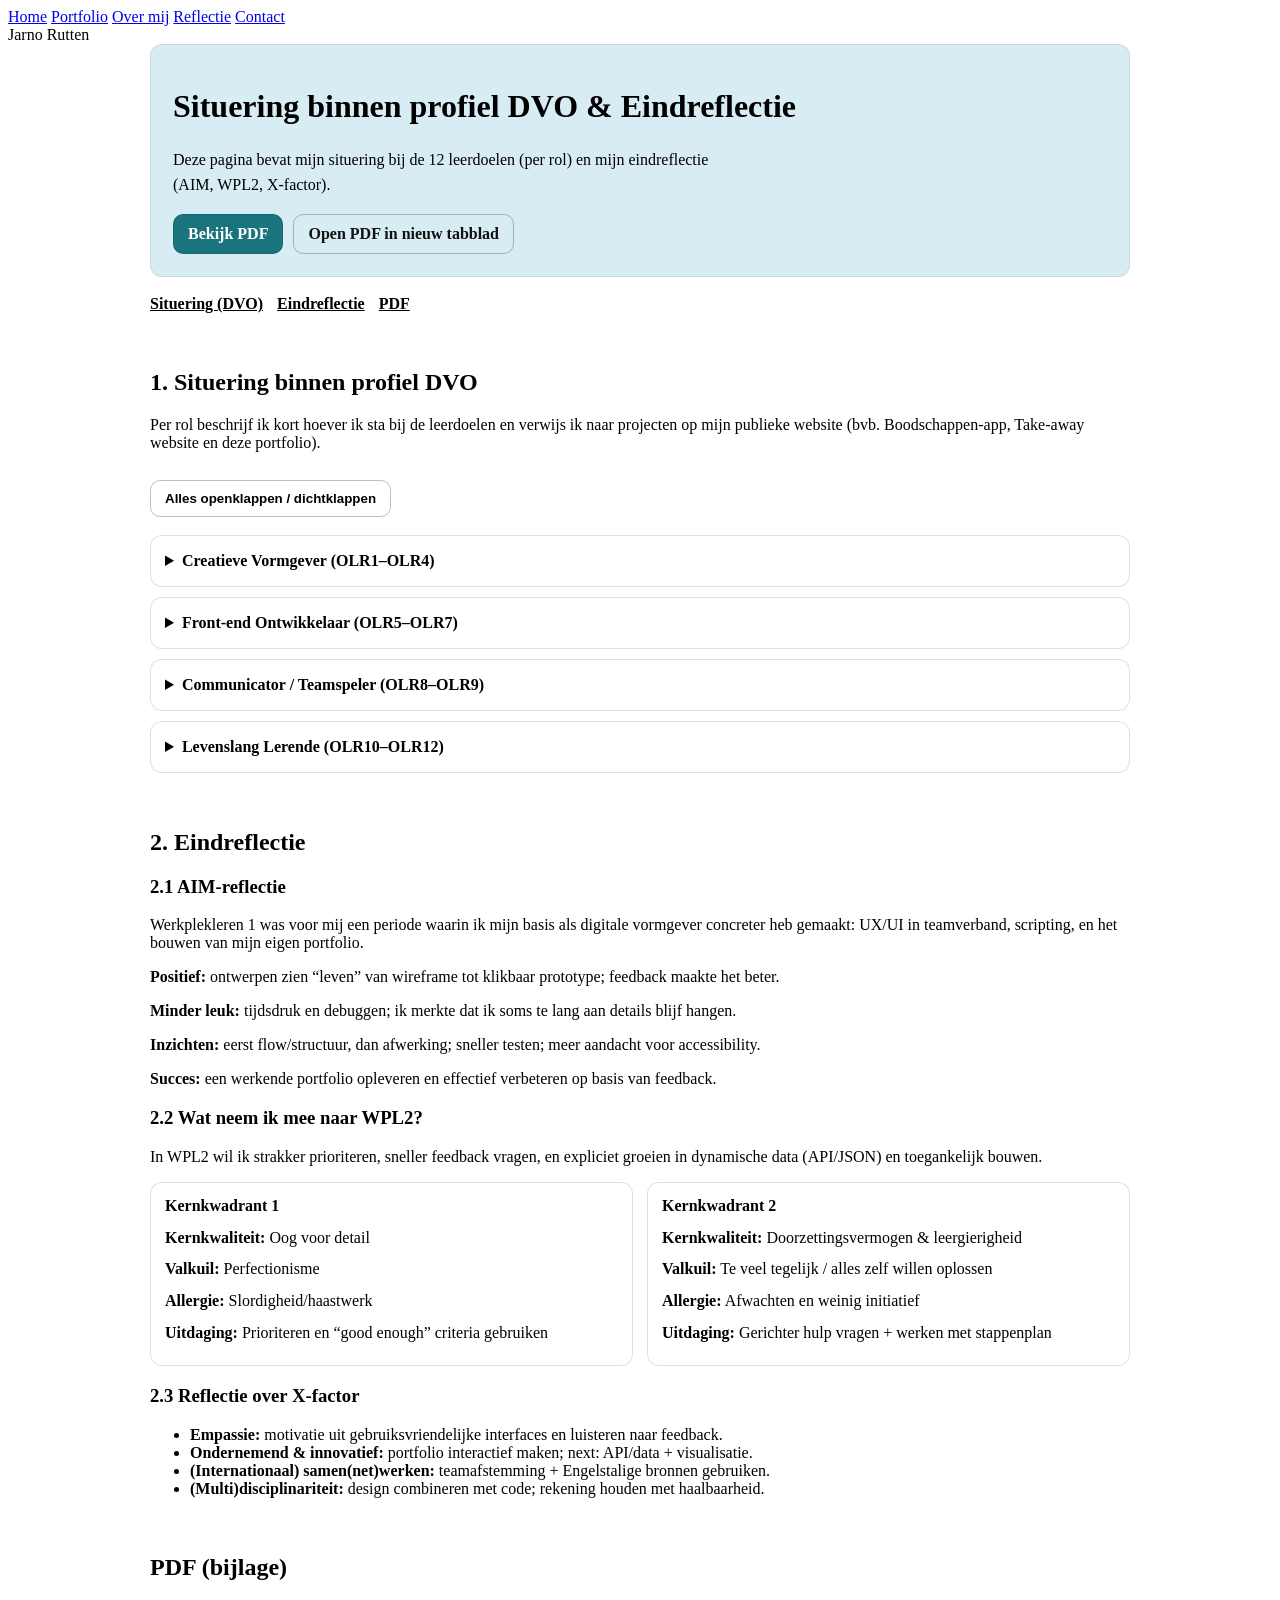
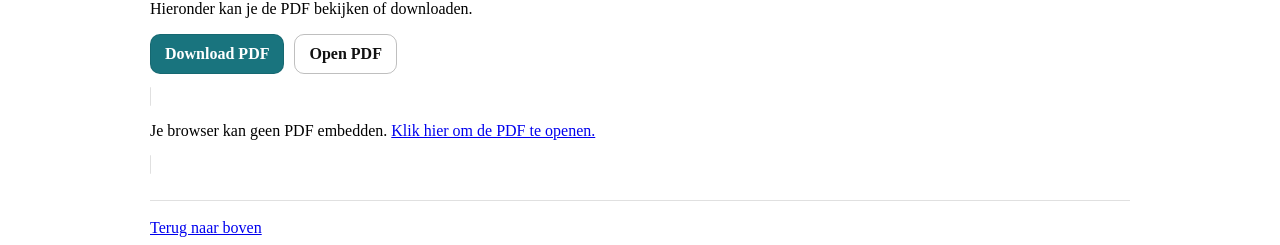
==== index.html @ 145f1aeb "Add files via upload" ====
<!DOCTYPE html>
<html lang="nl">
<head>
    <meta charset="UTF-8" />
    <meta name="viewport" content="width=device-width, initial-scale=1.0" />
    <title>Portfolio – Reflectie (DVO)</title>

    <link rel="stylesheet" href="../style.css" />
    <link rel="stylesheet" href="./portfolio.css" />

    <script src="../script.js" defer></script>
    <script src="./portfolio.js" defer></script>
</head>
<body>

<header class="navbar" role="banner">
    <nav class="nav-left" aria-label="Hoofdnavigatie">
        <a href="/#top">Home</a>
        <a href="/#portfolio">Portfolio</a>
        <a href="/#about">Over mij</a>
        <a href="/portfolio/">Reflectie</a>
        <a href="/#contact">Contact</a>
    </nav>
    <div class="nav-right">Jarno Rutten</div>
</header>

<main class="pf-page">
    <header class="pf-hero" id="pf-top">
        <h1>Situering binnen profiel DVO & Eindreflectie</h1>
        <p class="pf-lead">
            Deze pagina bevat mijn situering bij de 12 leerdoelen (per rol) en mijn eindreflectie (AIM, WPL2, X-factor).
        </p>

        <div class="pf-actions">
            <a class="pf-btn" href="#pdf">Bekijk PDF</a>
            <a class="pf-btn pf-btn--ghost" href="./Jarno_Rutten_DVO_Eindreflectie.pdf" target="_blank" rel="noreferrer">
                Open PDF in nieuw tabblad
            </a>
        </div>
    </header>

    <nav class="pf-toc" aria-label="Inhoud">
        <a href="#situering">Situering (DVO)</a>
        <a href="#eindreflectie">Eindreflectie</a>
        <a href="#pdf">PDF</a>
    </nav>

    <section class="pf-section" id="situering">
        <h2>1. Situering binnen profiel DVO</h2>
        <p>
            Per rol beschrijf ik kort hoever ik sta bij de leerdoelen en verwijs ik naar projecten op mijn publieke website
            (bvb. Boodschappen-app, Take-away website en deze portfolio).
        </p>

        <button class="pf-toggle" id="pfToggleAll" type="button">
            Alles openklappen / dichtklappen
        </button>

        <details class="pf-card">
            <summary>Creatieve Vormgever (OLR1–OLR4)</summary>
            <ul>
                <li><b>OLR1:</b> Brief → aanpak en planning (UX Design: boodschappen-app).</li>
                <li><b>OLR2:</b> Consistente UI, hiërarchie en gebruiksgemak (prototype & UI-componenten).</li>
                <li><b>OLR3:</b> Assets uitwerken/exporteren en integreren (take-away site + portfolio).</li>
                <li><b>OLR4:</b> Nog te ontwikkelen: datavisualisatie met echte dynamische data (doel voor WPL2).</li>
            </ul>
            <p class="pf-linkline">
                Bekijk projecten: <a href="/#portfolio">/ #portfolio</a>
            </p>
        </details>

        <details class="pf-card">
            <summary>Front-end Ontwikkelaar (OLR5–OLR7)</summary>
            <ul>
                <li><b>OLR5:</b> Volgende stap: JSON/API integreren i.p.v. vaste content.</li>
                <li><b>OLR6:</b> Responsive bouwen en iteratief verbeteren (take-away + portfolio).</li>
                <li><b>OLR7:</b> Projectmatig werken: taken opdelen, feedback verwerken, beter prioriteren.</li>
            </ul>
        </details>

        <details class="pf-card">
            <summary>Communicator / Teamspeler (OLR8–OLR9)</summary>
            <ul>
                <li><b>OLR8:</b> Keuzes verantwoorden in presentaties; vaktaal verder aanscherpen.</li>
                <li><b>OLR9:</b> Samenwerken in UX-team: afstemmen, feedback vragen en verwerken.</li>
            </ul>
        </details>

        <details class="pf-card">
            <summary>Levenslang Lerende (OLR10–OLR12)</summary>
            <ul>
                <li><b>OLR10:</b> Zelfinzicht: sterktes en werkpunten benoemen en bijsturen.</li>
                <li><b>OLR11:</b> Bewuster werken rond privacy & toegankelijkheid (labels, contrast, toetsenbord).</li>
                <li><b>OLR12:</b> Bijleren via tutorials/docs; focus in WPL2: component-based werken + API’s.</li>
            </ul>
        </details>
    </section>

    <section class="pf-section" id="eindreflectie">
        <h2>2. Eindreflectie</h2>

        <h3>2.1 AIM-reflectie</h3>
        <p>
            Werkplekleren 1 was voor mij een periode waarin ik mijn basis als digitale vormgever concreter heb gemaakt:
            UX/UI in teamverband, scripting, en het bouwen van mijn eigen portfolio.
        </p>
        <p><b>Positief:</b> ontwerpen zien “leven” van wireframe tot klikbaar prototype; feedback maakte het beter.</p>
        <p><b>Minder leuk:</b> tijdsdruk en debuggen; ik merkte dat ik soms te lang aan details blijf hangen.</p>
        <p><b>Inzichten:</b> eerst flow/structuur, dan afwerking; sneller testen; meer aandacht voor accessibility.</p>
        <p><b>Succes:</b> een werkende portfolio opleveren en effectief verbeteren op basis van feedback.</p>

        <h3>2.2 Wat neem ik mee naar WPL2?</h3>
        <p>
            In WPL2 wil ik strakker prioriteren, sneller feedback vragen, en expliciet groeien in dynamische data (API/JSON)
            en toegankelijk bouwen.
        </p>

        <div class="pf-grid2">
            <div class="pf-mini">
                <h4>Kernkwadrant 1</h4>
                <p><b>Kernkwaliteit:</b> Oog voor detail</p>
                <p><b>Valkuil:</b> Perfectionisme</p>
                <p><b>Allergie:</b> Slordigheid/haastwerk</p>
                <p><b>Uitdaging:</b> Prioriteren en “good enough” criteria gebruiken</p>
            </div>

            <div class="pf-mini">
                <h4>Kernkwadrant 2</h4>
                <p><b>Kernkwaliteit:</b> Doorzettingsvermogen & leergierigheid</p>
                <p><b>Valkuil:</b> Te veel tegelijk / alles zelf willen oplossen</p>
                <p><b>Allergie:</b> Afwachten en weinig initiatief</p>
                <p><b>Uitdaging:</b> Gerichter hulp vragen + werken met stappenplan</p>
            </div>
        </div>

        <h3>2.3 Reflectie over X-factor</h3>
        <ul>
            <li><b>Empassie:</b> motivatie uit gebruiksvriendelijke interfaces en luisteren naar feedback.</li>
            <li><b>Ondernemend & innovatief:</b> portfolio interactief maken; next: API/data + visualisatie.</li>
            <li><b>(Internationaal) samen(net)werken:</b> teamafstemming + Engelstalige bronnen gebruiken.</li>
            <li><b>(Multi)disciplinariteit:</b> design combineren met code; rekening houden met haalbaarheid.</li>
        </ul>
    </section>

    <section class="pf-section" id="pdf">
        <h2>PDF (bijlage)</h2>
        <p>
            Hieronder kan je de PDF bekijken of downloaden.
        </p>

        <div class="pf-pdfActions">
            <a class="pf-btn" href="./Jarno_Rutten_DVO_Eindreflectie.pdf" download>Download PDF</a>
            <a class="pf-btn pf-btn--ghost" href="./Jarno_Rutten_DVO_Eindreflectie.pdf" target="_blank" rel="noreferrer">
                Open PDF
            </a>
        </div>

        <object
                class="pf-pdf"
                data="./Jarno_Rutten_DVO_Eindreflectie.pdf"
                type="application/pdf"
                aria-label="PDF: Situering binnen profiel DVO en Eindreflectie"
        >
            <p>
                Je browser kan geen PDF embedden.
                <a href="./Jarno_Rutten_DVO_Eindreflectie.pdf">Klik hier om de PDF te openen.</a>
            </p>
        </object>
    </section>

    <footer class="pf-footer">
        <a href="#pf-top">Terug naar boven</a>
    </footer>
</main>

</body>
</html>
---- portfolio.css ----
.pf-page{
    max-width: 980px;
    margin: 0 auto;
    padding: calc(var(--jr-header-h) + 28px) 20px 64px;
}

.pf-hero{
    background: rgba(169, 214, 229, 0.45);
    border: 1px solid rgba(0,0,0,0.08);
    padding: 22px;
    border-radius: 12px;
}

.pf-lead{
    margin-top: 10px;
    line-height: 1.6;
    max-width: 70ch;
}

.pf-actions{
    display: flex;
    gap: 10px;
    flex-wrap: wrap;
    margin-top: 14px;
}

.pf-btn{
    display: inline-block;
    padding: 10px 14px;
    border-radius: 10px;
    text-decoration: none;
    background: #19747E;
    color: #fff;
    font-weight: 700;
    border: 1px solid rgba(0,0,0,0.1);
}

.pf-btn--ghost{
    background: transparent;
    color: #111;
    border: 1px solid rgba(0,0,0,0.25);
}

.pf-toc{
    margin: 18px 0 0;
    display: flex;
    gap: 14px;
    flex-wrap: wrap;
}

.pf-toc a{
    color: inherit;
    font-weight: 700;
}

.pf-section{
    margin-top: 28px;
    padding-top: 8px;
}

.pf-toggle{
    margin: 12px 0 8px;
    padding: 10px 14px;
    border-radius: 10px;
    background: transparent;
    border: 1px solid rgba(0,0,0,0.25);
    cursor: pointer;
    font-weight: 700;
}

.pf-card{
    margin-top: 10px;
    border: 1px solid rgba(0,0,0,0.12);
    border-radius: 12px;
    padding: 10px 14px;
    background: #fff;
}

.pf-card summary{
    cursor: pointer;
    font-weight: 900;
    padding: 6px 0;
}

.pf-card ul{
    margin: 10px 0 0 18px;
    line-height: 1.6;
}

.pf-linkline{
    margin-top: 10px;
}

.pf-grid2{
    display: grid;
    grid-template-columns: repeat(2, minmax(0, 1fr));
    gap: 14px;
    margin-top: 12px;
}

.pf-mini{
    background: #fff;
    border: 1px solid rgba(0,0,0,0.12);
    border-radius: 12px;
    padding: 14px;
}

.pf-mini h4{
    margin: 0 0 10px 0;
}

.pf-mini p{
    margin: 6px 0;
    line-height: 1.6;
}

.pf-pdfActions{
    display: flex;
    gap: 10px;
    flex-wrap: wrap;
    margin: 10px 0 14px;
}

.pf-pdf{
    width: 100%;
    height: min(900px, 80vh);
    border: 1px solid rgba(0,0,0,0.12);
    border-radius: 12px;
    background: #fff;
}

.pf-footer{
    margin-top: 26px;
    padding-top: 18px;
    border-top: 1px solid rgba(0,0,0,0.12);
}

@media (max-width: 820px){
    .pf-grid2{
        grid-template-columns: 1fr;
    }
}
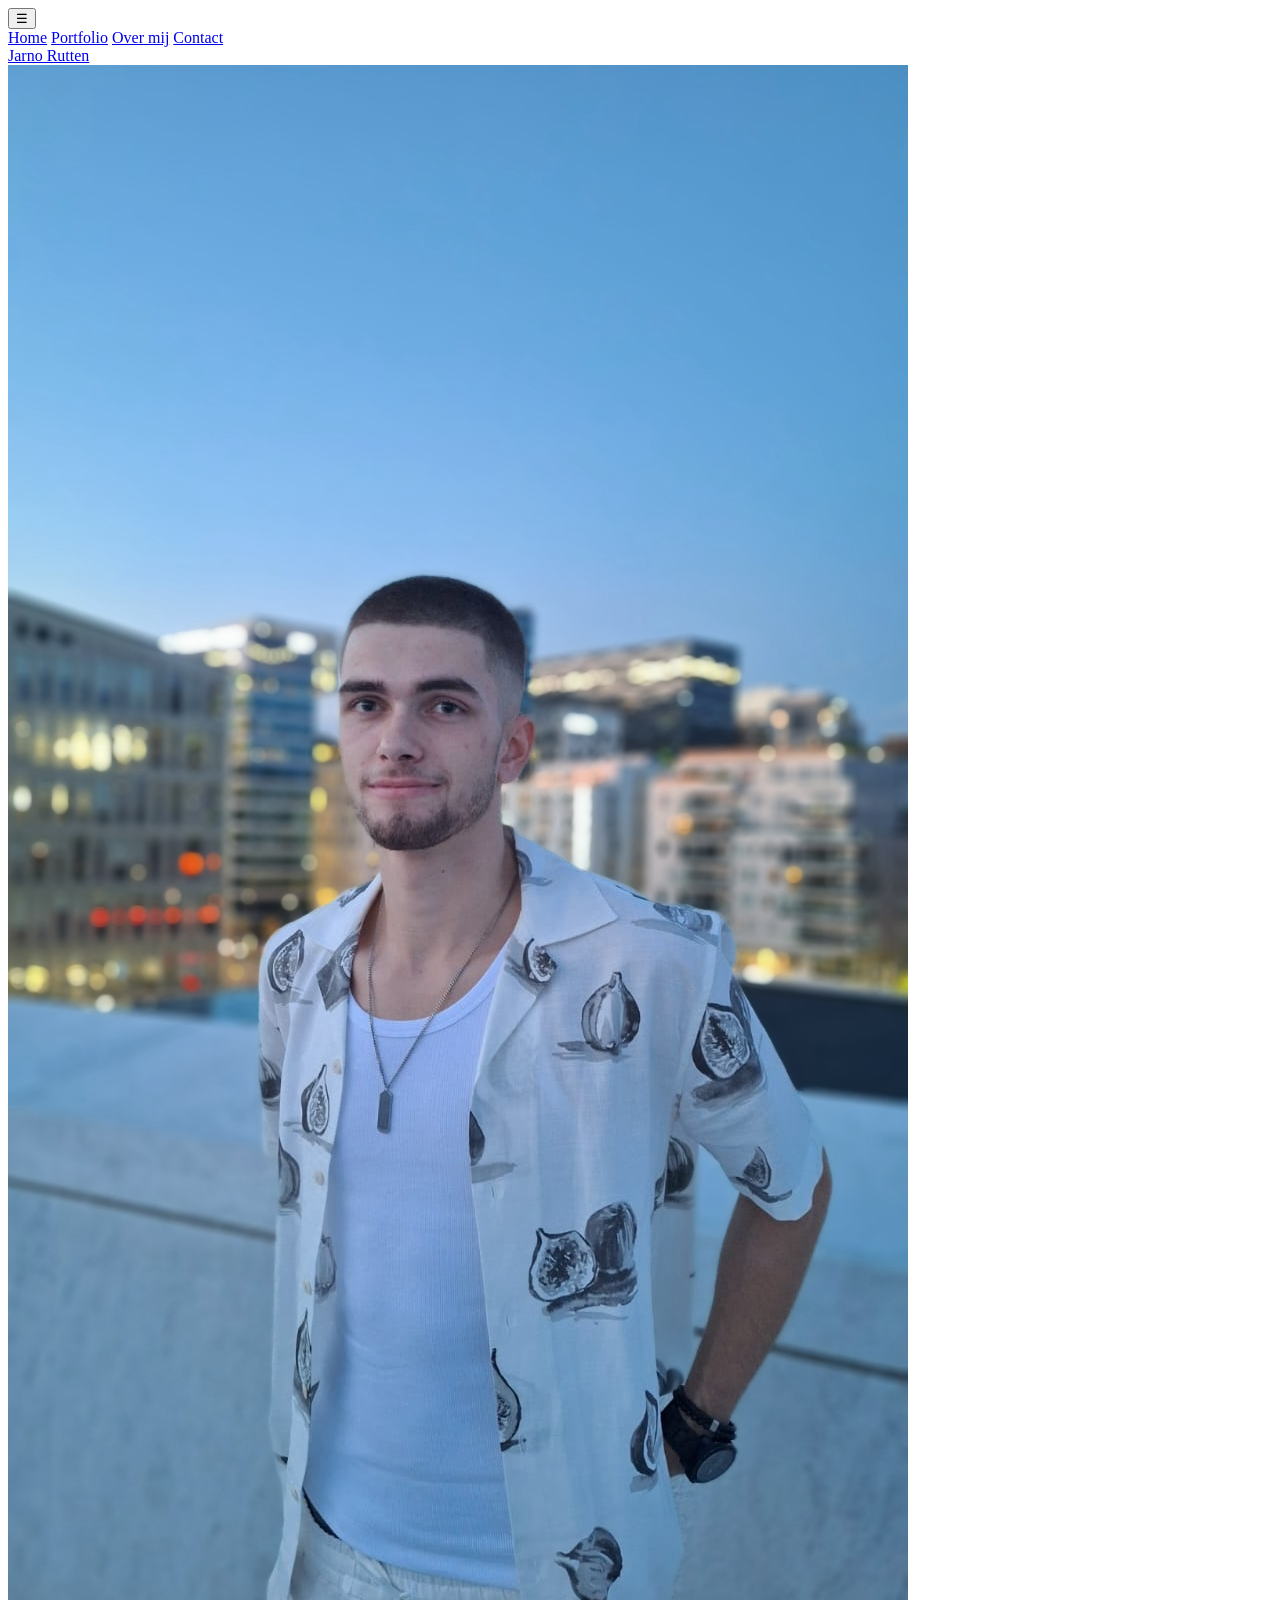
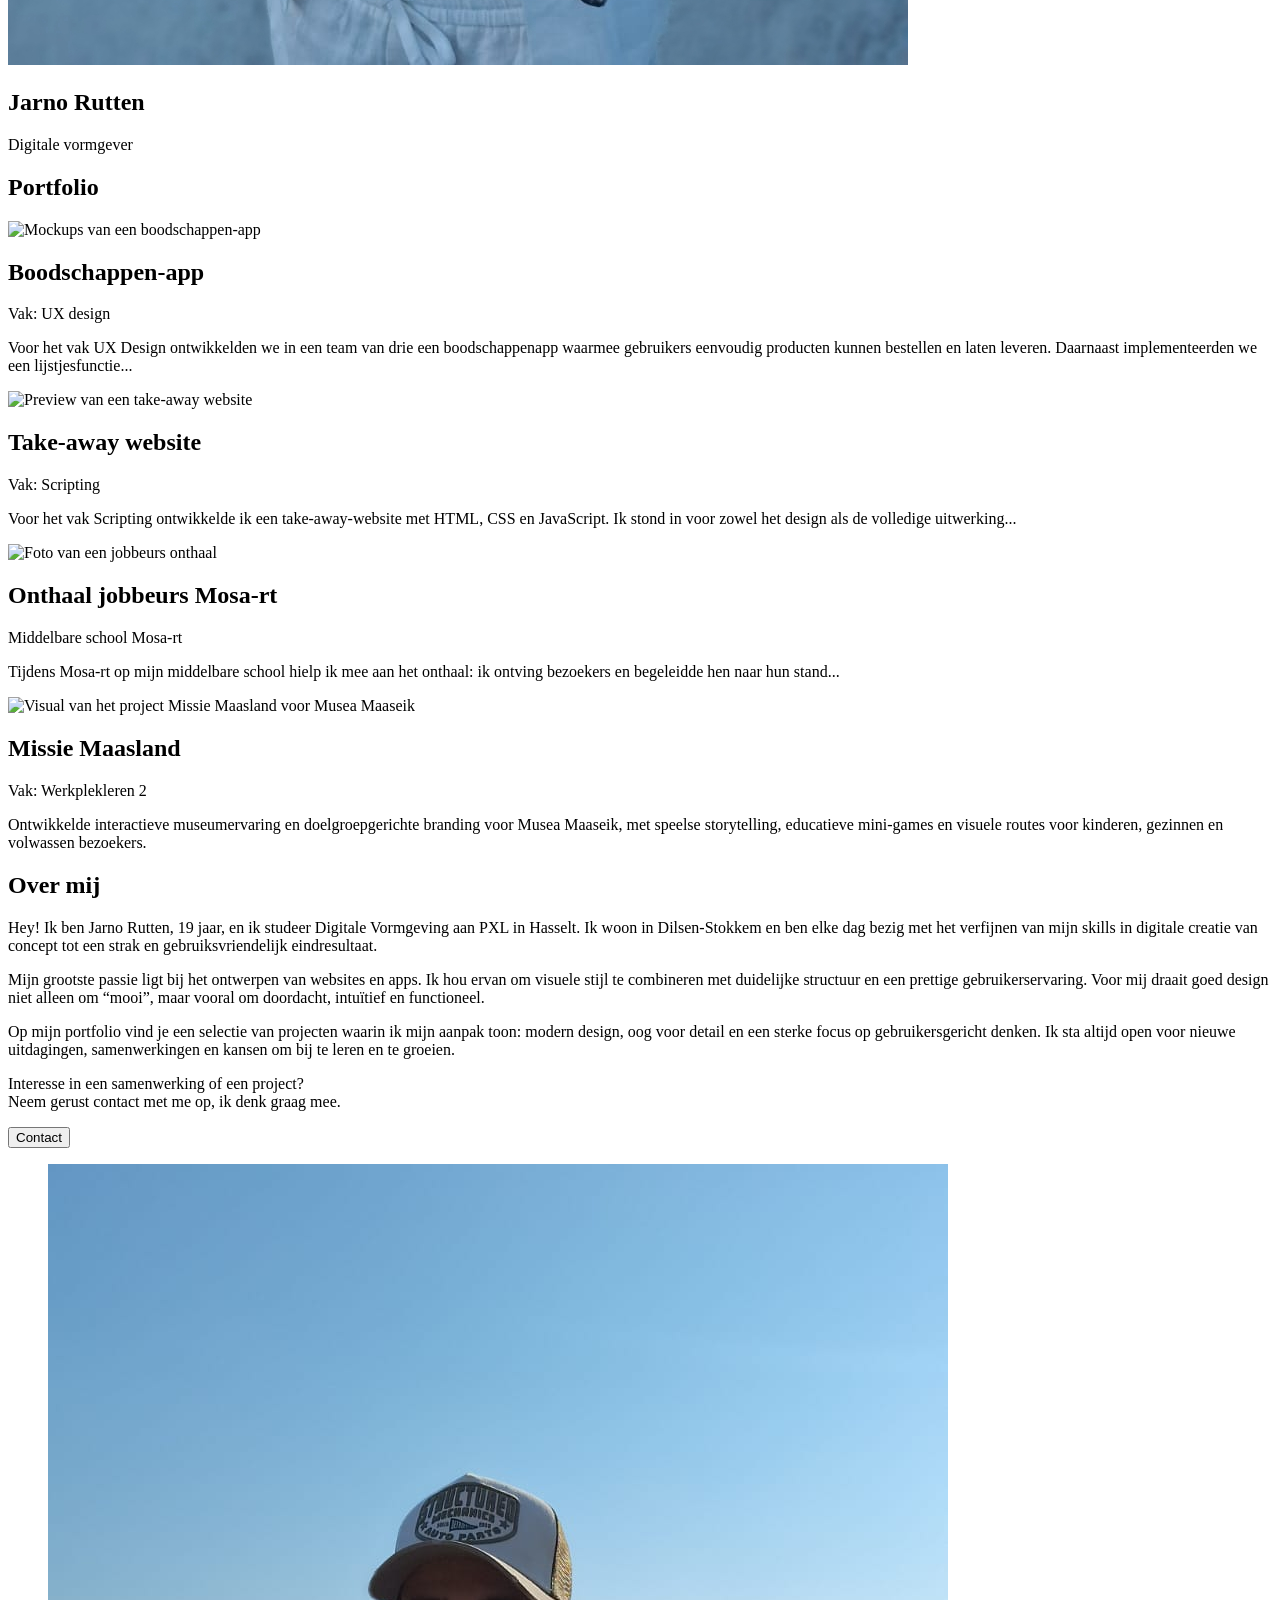
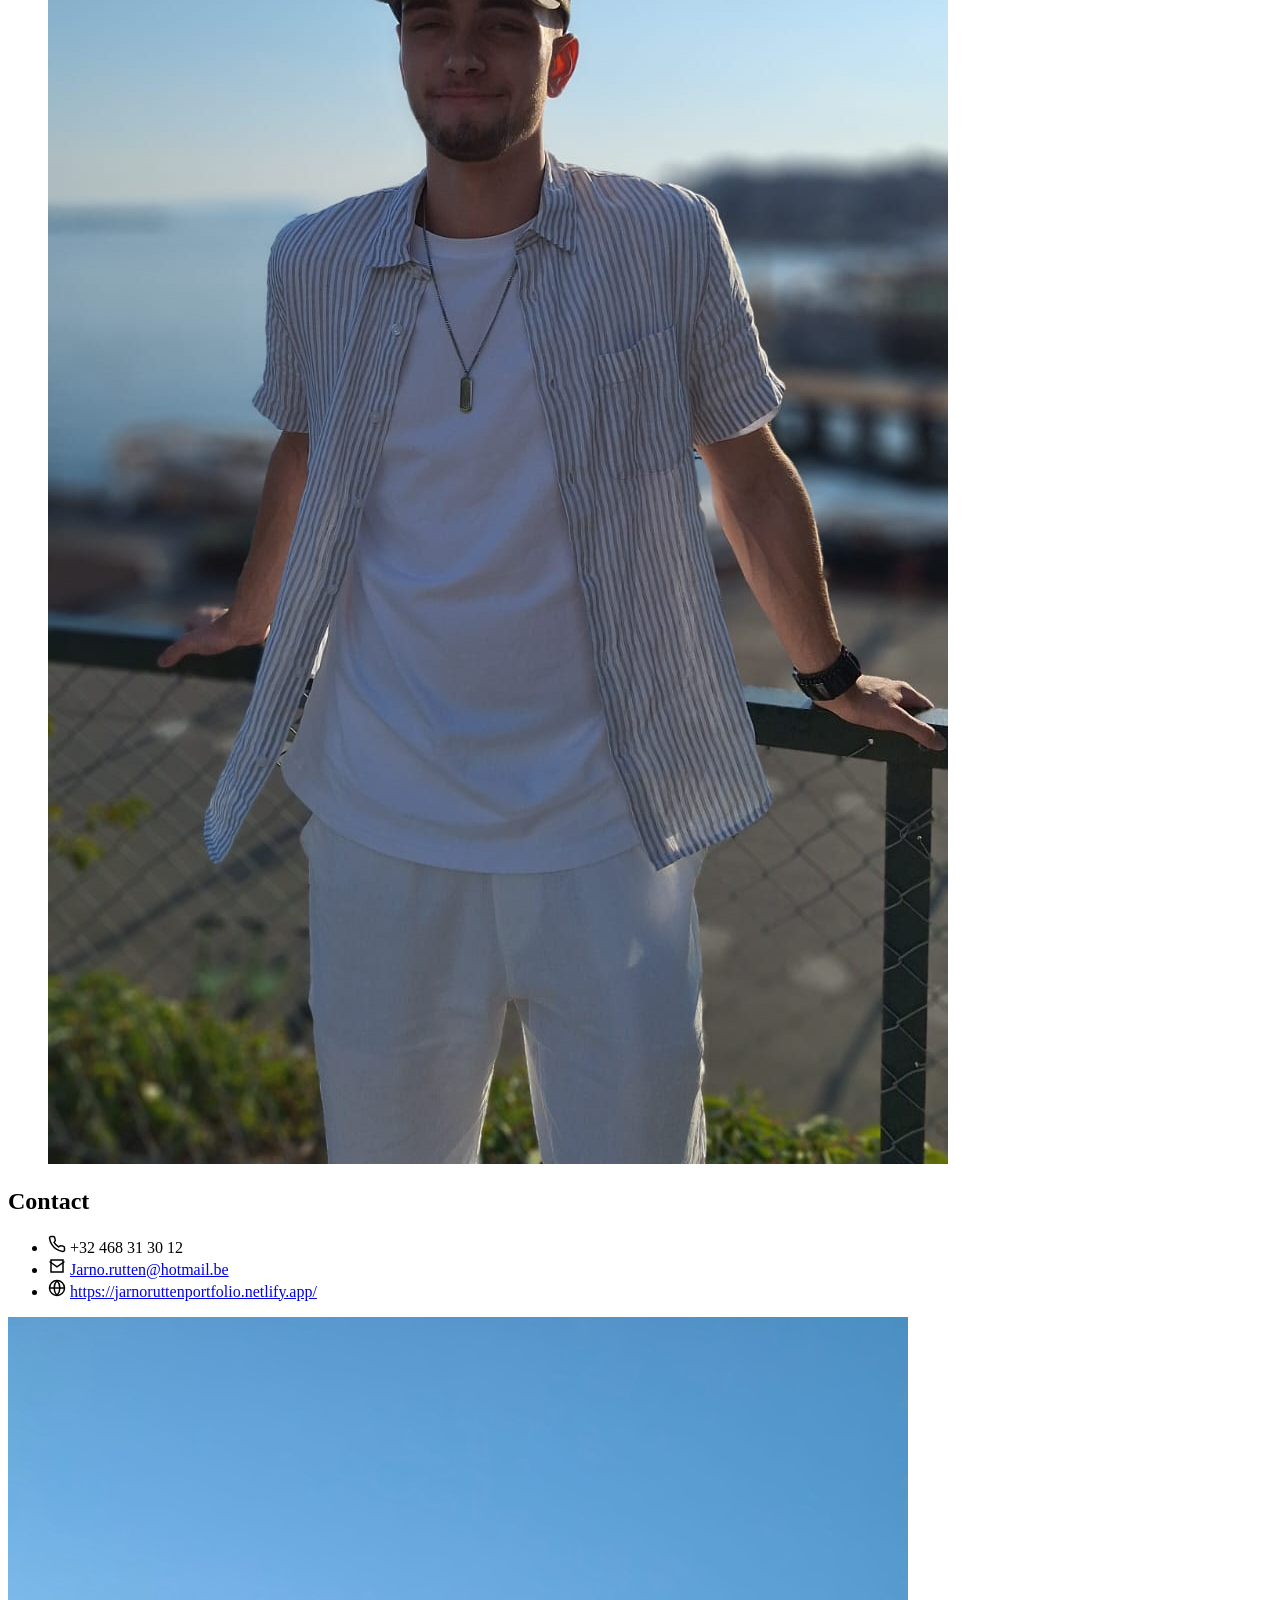
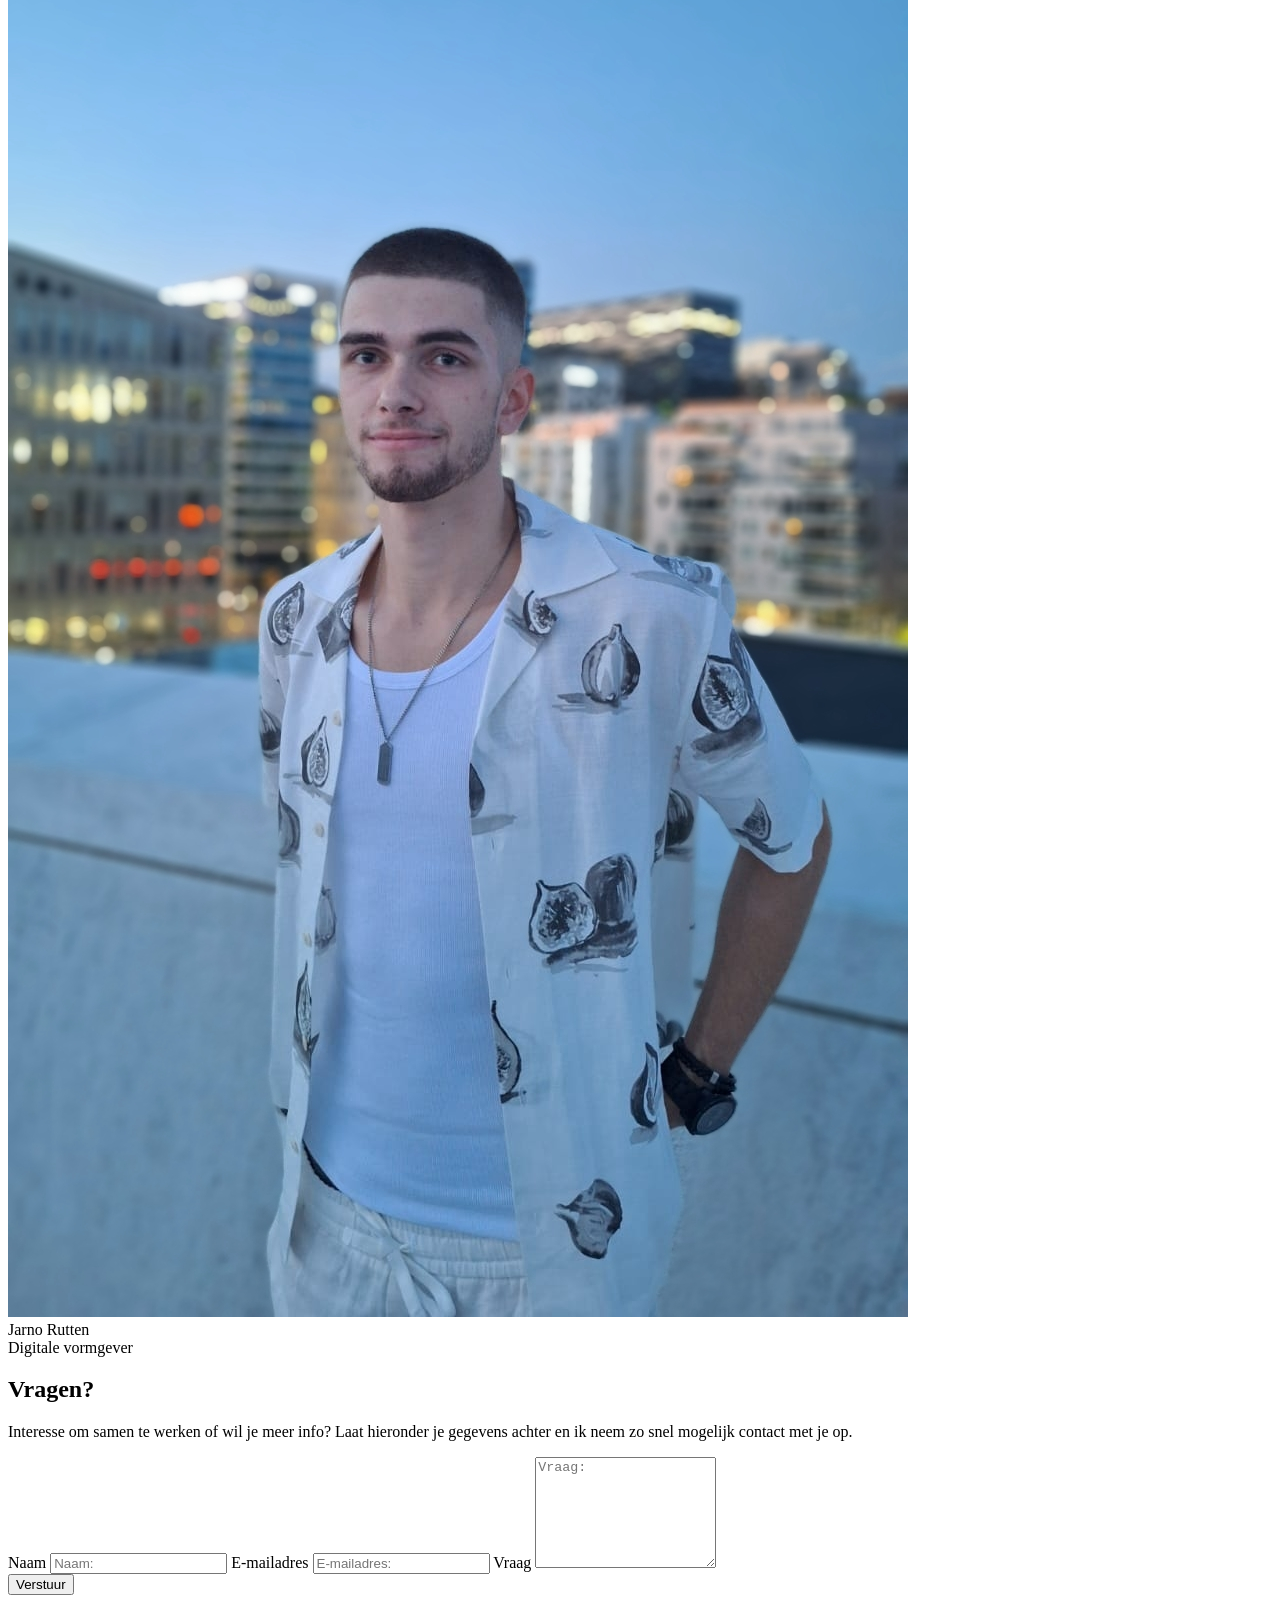
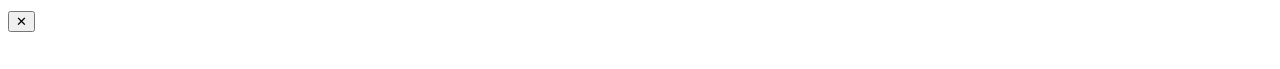
==== commit 92b10c13: "Add files via upload" ====
--- a/index.html
+++ b/index.html
@@ -3,175 +3,324 @@
 <head>
     <meta charset="UTF-8" />
     <meta name="viewport" content="width=device-width, initial-scale=1.0" />
-    <title>Portfolio – Reflectie (DVO)</title>
-
-    <link rel="stylesheet" href="../style.css" />
-    <link rel="stylesheet" href="./portfolio.css" />
-
-    <script src="../script.js" defer></script>
-    <script src="./portfolio.js" defer></script>
+    <title>Jarno Rutten - Portfolio</title>
+
+    <link rel="stylesheet" href="style.css" />
+    <script src="script.js" defer></script>
 </head>
+
 <body>
-
-<header class="navbar" role="banner">
-    <nav class="nav-left" aria-label="Hoofdnavigatie">
-        <a href="/#top">Home</a>
-        <a href="/#portfolio">Portfolio</a>
-        <a href="/#about">Over mij</a>
-        <a href="/portfolio/">Reflectie</a>
-        <a href="/#contact">Contact</a>
+<header class="navbar" id="top">
+    <button
+            class="nav-toggle"
+            type="button"
+            aria-label="Menu"
+            aria-controls="primary-navigation"
+            aria-expanded="false"
+    >
+        ☰
+    </button>
+
+    <nav class="nav-left" id="primary-navigation" aria-label="Hoofdmenu">
+        <a class="nav-link" href="#home">Home</a>
+        <a class="nav-link" href="#portfolio">Portfolio</a>
+        <a class="nav-link" href="#about">Over mij</a>
+        <a class="nav-link" href="#contact">Contact</a>
     </nav>
-    <div class="nav-right">Jarno Rutten</div>
+
+    <a class="nav-right nav-brand" href="#home">Jarno Rutten</a>
 </header>
 
-<main class="pf-page">
-    <header class="pf-hero" id="pf-top">
-        <h1>Situering binnen profiel DVO & Eindreflectie</h1>
-        <p class="pf-lead">
-            Deze pagina bevat mijn situering bij de 12 leerdoelen (per rol) en mijn eindreflectie (AIM, WPL2, X-factor).
-        </p>
-
-        <div class="pf-actions">
-            <a class="pf-btn" href="#pdf">Bekijk PDF</a>
-            <a class="pf-btn pf-btn--ghost" href="./Jarno_Rutten_DVO_Eindreflectie.pdf" target="_blank" rel="noreferrer">
-                Open PDF in nieuw tabblad
-            </a>
-        </div>
-    </header>
-
-    <nav class="pf-toc" aria-label="Inhoud">
-        <a href="#situering">Situering (DVO)</a>
-        <a href="#eindreflectie">Eindreflectie</a>
-        <a href="#pdf">PDF</a>
-    </nav>
-
-    <section class="pf-section" id="situering">
-        <h2>1. Situering binnen profiel DVO</h2>
-        <p>
-            Per rol beschrijf ik kort hoever ik sta bij de leerdoelen en verwijs ik naar projecten op mijn publieke website
-            (bvb. Boodschappen-app, Take-away website en deze portfolio).
-        </p>
-
-        <button class="pf-toggle" id="pfToggleAll" type="button">
-            Alles openklappen / dichtklappen
-        </button>
-
-        <details class="pf-card">
-            <summary>Creatieve Vormgever (OLR1–OLR4)</summary>
-            <ul>
-                <li><b>OLR1:</b> Brief → aanpak en planning (UX Design: boodschappen-app).</li>
-                <li><b>OLR2:</b> Consistente UI, hiërarchie en gebruiksgemak (prototype & UI-componenten).</li>
-                <li><b>OLR3:</b> Assets uitwerken/exporteren en integreren (take-away site + portfolio).</li>
-                <li><b>OLR4:</b> Nog te ontwikkelen: datavisualisatie met echte dynamische data (doel voor WPL2).</li>
-            </ul>
-            <p class="pf-linkline">
-                Bekijk projecten: <a href="/#portfolio">/ #portfolio</a>
-            </p>
-        </details>
-
-        <details class="pf-card">
-            <summary>Front-end Ontwikkelaar (OLR5–OLR7)</summary>
-            <ul>
-                <li><b>OLR5:</b> Volgende stap: JSON/API integreren i.p.v. vaste content.</li>
-                <li><b>OLR6:</b> Responsive bouwen en iteratief verbeteren (take-away + portfolio).</li>
-                <li><b>OLR7:</b> Projectmatig werken: taken opdelen, feedback verwerken, beter prioriteren.</li>
-            </ul>
-        </details>
-
-        <details class="pf-card">
-            <summary>Communicator / Teamspeler (OLR8–OLR9)</summary>
-            <ul>
-                <li><b>OLR8:</b> Keuzes verantwoorden in presentaties; vaktaal verder aanscherpen.</li>
-                <li><b>OLR9:</b> Samenwerken in UX-team: afstemmen, feedback vragen en verwerken.</li>
-            </ul>
-        </details>
-
-        <details class="pf-card">
-            <summary>Levenslang Lerende (OLR10–OLR12)</summary>
-            <ul>
-                <li><b>OLR10:</b> Zelfinzicht: sterktes en werkpunten benoemen en bijsturen.</li>
-                <li><b>OLR11:</b> Bewuster werken rond privacy & toegankelijkheid (labels, contrast, toetsenbord).</li>
-                <li><b>OLR12:</b> Bijleren via tutorials/docs; focus in WPL2: component-based werken + API’s.</li>
-            </ul>
-        </details>
+<main>
+    <section class="hero" id="home">
+        <div class="hero-overlay"></div>
+
+        <div class="hero-content">
+            <div class="profile-image">
+                <img src="Images/ProfielFoto.jpg" alt="Profielfoto Jarno Rutten" />
+            </div>
+
+            <div class="hero-text">
+                <h1>Jarno Rutten</h1>
+                <p>Digitale vormgever</p>
+            </div>
+        </div>
     </section>
 
-    <section class="pf-section" id="eindreflectie">
-        <h2>2. Eindreflectie</h2>
-
-        <h3>2.1 AIM-reflectie</h3>
-        <p>
-            Werkplekleren 1 was voor mij een periode waarin ik mijn basis als digitale vormgever concreter heb gemaakt:
-            UX/UI in teamverband, scripting, en het bouwen van mijn eigen portfolio.
-        </p>
-        <p><b>Positief:</b> ontwerpen zien “leven” van wireframe tot klikbaar prototype; feedback maakte het beter.</p>
-        <p><b>Minder leuk:</b> tijdsdruk en debuggen; ik merkte dat ik soms te lang aan details blijf hangen.</p>
-        <p><b>Inzichten:</b> eerst flow/structuur, dan afwerking; sneller testen; meer aandacht voor accessibility.</p>
-        <p><b>Succes:</b> een werkende portfolio opleveren en effectief verbeteren op basis van feedback.</p>
-
-        <h3>2.2 Wat neem ik mee naar WPL2?</h3>
-        <p>
-            In WPL2 wil ik strakker prioriteren, sneller feedback vragen, en expliciet groeien in dynamische data (API/JSON)
-            en toegankelijk bouwen.
-        </p>
-
-        <div class="pf-grid2">
-            <div class="pf-mini">
-                <h4>Kernkwadrant 1</h4>
-                <p><b>Kernkwaliteit:</b> Oog voor detail</p>
-                <p><b>Valkuil:</b> Perfectionisme</p>
-                <p><b>Allergie:</b> Slordigheid/haastwerk</p>
-                <p><b>Uitdaging:</b> Prioriteren en “good enough” criteria gebruiken</p>
-            </div>
-
-            <div class="pf-mini">
-                <h4>Kernkwadrant 2</h4>
-                <p><b>Kernkwaliteit:</b> Doorzettingsvermogen & leergierigheid</p>
-                <p><b>Valkuil:</b> Te veel tegelijk / alles zelf willen oplossen</p>
-                <p><b>Allergie:</b> Afwachten en weinig initiatief</p>
-                <p><b>Uitdaging:</b> Gerichter hulp vragen + werken met stappenplan</p>
-            </div>
-        </div>
-
-        <h3>2.3 Reflectie over X-factor</h3>
-        <ul>
-            <li><b>Empassie:</b> motivatie uit gebruiksvriendelijke interfaces en luisteren naar feedback.</li>
-            <li><b>Ondernemend & innovatief:</b> portfolio interactief maken; next: API/data + visualisatie.</li>
-            <li><b>(Internationaal) samen(net)werken:</b> teamafstemming + Engelstalige bronnen gebruiken.</li>
-            <li><b>(Multi)disciplinariteit:</b> design combineren met code; rekening houden met haalbaarheid.</li>
-        </ul>
+    <section class="page" id="portfolio" aria-labelledby="portfolio-title">
+        <div class="portfolio">
+            <h1 id="portfolio-title" class="portfolio__title">Portfolio</h1>
+
+            <div class="grid" role="list">
+                <article
+                        class="card"
+                        role="listitem"
+                        tabindex="0"
+                        data-title="Boodschappen-app"
+                        data-vak="UX design"
+                        data-image="images/boodschappenApp.png"
+                        data-description="Voor het vak UX Design ontwikkelden we in een team van drie een boodschappenapp waarmee gebruikers eenvoudig producten kunnen bestellen en laten leveren. Daarnaast implementeerden we een lijstjesfunctie waarmee je je boodschappen kunt organiseren per gelegenheid of voorkeur, zoals Kerstmis, vegetarisch, BBQ en meer."
+                >
+                    <div class="card__media">
+                        <img
+                                src="images/boodschappenApp.png"
+                                alt="Mockups van een boodschappen-app"
+                                loading="lazy"
+                        />
+                    </div>
+
+                    <div class="card__titlebar">
+                        <h2 class="card__title">Boodschappen-app</h2>
+                    </div>
+
+                    <div class="card__body">
+                        <p class="card__meta"><span>Vak:</span> UX design</p>
+                        <p class="card__text">
+                            Voor het vak UX Design ontwikkelden we in een team van drie een
+                            boodschappenapp waarmee gebruikers eenvoudig producten kunnen
+                            bestellen en laten leveren. Daarnaast implementeerden we een
+                            lijstjesfunctie...
+                        </p>
+                    </div>
+                </article>
+
+                <article
+                        class="card"
+                        role="listitem"
+                        tabindex="0"
+                        data-title="Take-away website"
+                        data-vak="Scripting"
+                        data-image="images/TakeawayWebsite.png"
+                        data-description="WPL2 case
+Beschrijving van de case:
+Ontwikkelde interactieve museumervaring en doelgroepgerichte branding voor Musea Maaseik, met speelse storytelling, educatieve mini-games en visuele routes voor kinderen, gezinnen en volwassen bezoekers.
+Jouw aandeel hierin:
+research fase, schetsen, logo, moodboard, prototype, componentenbibliotheek, brandbook." >
+                    <div class="card__media">
+                        <img
+                                src="images/TakeawayWebsite.png"
+                                alt="Preview van een take-away website"
+                                loading="lazy"
+                        />
+                    </div>
+
+                    <div class="card__titlebar">
+                        <h2 class="card__title">Take-away website</h2>
+                    </div>
+
+                    <div class="card__body">
+                        <p class="card__meta"><span>Vak:</span> Scripting</p>
+                        <p class="card__text">
+                            Voor het vak Scripting ontwikkelde ik een take-away-website met
+                            HTML, CSS en JavaScript. Ik stond in voor zowel het design als de
+                            volledige uitwerking...
+                        </p>
+                    </div>
+                </article>
+
+                <article
+                        class="card"
+                        role="listitem"
+                        tabindex="0"
+                        data-title="Onthaal jobbeurs Mosa-rt"
+                        data-vak="Middelbare school Mosa-rt"
+                        data-image="images/onthaal.png"
+                        data-description="Tijdens Mosa-rt op mijn middelbare school hielp ik mee aan het onthaal: ik ontving bezoekers en begeleidde hen naar hun stand. Daarnaast ondersteunde ik de cafetaria door bedrijven te voorzien van drank."
+                >
+                    <div class="card__media">
+                        <img
+                                src="images/onthaal.png"
+                                alt="Foto van een jobbeurs onthaal"
+                                loading="lazy"
+                        />
+                    </div>
+
+                    <div class="card__titlebar">
+                        <h2 class="card__title">Onthaal jobbeurs Mosa-rt</h2>
+                    </div>
+
+                    <div class="card__body">
+                        <p class="card__meta">Middelbare school Mosa-rt</p>
+                        <p class="card__text">
+                            Tijdens Mosa-rt op mijn middelbare school hielp ik mee aan het
+                            onthaal: ik ontving bezoekers en begeleidde hen naar hun stand...
+                        </p>
+                    </div>
+                </article>
+                <article
+                        class="card"
+                        role="listitem"
+                        tabindex="0"
+                        data-title="Missie Maasland"
+                        data-vak="Werkplekleren 2"
+                        data-image="images/missie-maasland.jpg"
+                        data-description="WPL2 case
+
+Beschrijving van de case: Ontwikkelde interactieve museumervaring en doelgroepgerichte branding voor Musea Maaseik, met speelse storytelling, educatieve mini-games en visuele routes voor kinderen, gezinnen en volwassen bezoekers.
+
+Jouw aandeel hierin: research fase, schetsen, logo, moodboard, prototype, componentenbibliotheek, brandbook."
+                >
+                    <div class="card__media">
+                        <img
+                                src="images/missie-maasland.jpg"
+                                alt="Visual van het project Missie Maasland voor Musea Maaseik"
+                                loading="lazy"
+                        />
+                    </div>
+
+                    <div class="card__titlebar">
+                        <h2 class="card__title">Missie Maasland</h2>
+                    </div>
+
+                    <div class="card__body">
+                        <p class="card__meta"><span>Vak:</span> Werkplekleren 2</p>
+                        <p class="card__text">
+                            Ontwikkelde interactieve museumervaring en doelgroepgerichte branding voor Musea
+                            Maaseik, met speelse storytelling, educatieve mini-games en visuele routes voor
+                            kinderen, gezinnen en volwassen bezoekers.
+                        </p>
+                    </div>
+                </article>
+
+
+            </div>
+        </div>
     </section>
 
-    <section class="pf-section" id="pdf">
-        <h2>PDF (bijlage)</h2>
-        <p>
-            Hieronder kan je de PDF bekijken of downloaden.
-        </p>
-
-        <div class="pf-pdfActions">
-            <a class="pf-btn" href="./Jarno_Rutten_DVO_Eindreflectie.pdf" download>Download PDF</a>
-            <a class="pf-btn pf-btn--ghost" href="./Jarno_Rutten_DVO_Eindreflectie.pdf" target="_blank" rel="noreferrer">
-                Open PDF
-            </a>
-        </div>
-
-        <object
-                class="pf-pdf"
-                data="./Jarno_Rutten_DVO_Eindreflectie.pdf"
-                type="application/pdf"
-                aria-label="PDF: Situering binnen profiel DVO en Eindreflectie"
-        >
-            <p>
-                Je browser kan geen PDF embedden.
-                <a href="./Jarno_Rutten_DVO_Eindreflectie.pdf">Klik hier om de PDF te openen.</a>
-            </p>
-        </object>
+    <section class="page3" id="about" aria-labelledby="about-title">
+        <div class="about">
+            <div class="about__content">
+                <h1 id="about-title">Over mij</h1>
+
+                <div class="about__text">
+                    <p>
+                        Hey! Ik ben Jarno Rutten, 19 jaar, en ik studeer Digitale Vormgeving aan
+                        PXL in Hasselt. Ik woon in Dilsen-Stokkem en ben elke dag bezig met het
+                        verfijnen van mijn skills in digitale creatie van concept tot een strak en
+                        gebruiksvriendelijk eindresultaat.
+                    </p>
+
+                    <p>
+                        Mijn grootste passie ligt bij het ontwerpen van websites en apps. Ik hou
+                        ervan om visuele stijl te combineren met duidelijke structuur en een
+                        prettige gebruikerservaring. Voor mij draait goed design niet alleen om
+                        “mooi”, maar vooral om doordacht, intuïtief en functioneel.
+                    </p>
+
+                    <p>
+                        Op mijn portfolio vind je een selectie van projecten waarin ik mijn aanpak
+                        toon: modern design, oog voor detail en een sterke focus op
+                        gebruikersgericht denken. Ik sta altijd open voor nieuwe uitdagingen,
+                        samenwerkingen en kansen om bij te leren en te groeien.
+                    </p>
+
+                    <p class="about__lead">
+                        Interesse in een samenwerking of een project?<br />
+                        Neem gerust contact met me op, ik denk graag mee.
+                    </p>
+                </div>
+
+                <button class="btn" id="contactBtn" type="button">Contact</button>
+            </div>
+
+            <figure class="about__media">
+                <img src="Images/profile.jpg" alt="Portretfoto" loading="lazy" />
+            </figure>
+        </div>
     </section>
 
-    <footer class="pf-footer">
-        <a href="#pf-top">Terug naar boven</a>
-    </footer>
+    <section class="page4" id="contact" aria-labelledby="contact-title">
+        <div class="jr-contact-page">
+            <h1 class="jr-contact-title" id="contact-title">Contact</h1>
+
+            <section class="jr-contact-grid" aria-label="Contact sectie">
+                <article class="jr-contact-card jr-contact-card--left">
+                    <ul class="jr-contact-list">
+                        <li class="jr-contact-item">
+                <span class="jr-contact-icon" aria-hidden="true">
+                  <svg viewBox="0 0 24 24" width="18" height="18" fill="none" stroke="currentColor" stroke-width="2">
+                    <path d="M22 16.92v3a2 2 0 0 1-2.18 2 19.8 19.8 0 0 1-8.63-3.07 19.5 19.5 0 0 1-6-6A19.8 19.8 0 0 1 2.08 4.18 2 2 0 0 1 4.06 2h3a2 2 0 0 1 2 1.72c.12.86.3 1.7.54 2.5a2 2 0 0 1-.45 2.11L8.09 9.91a16 16 0 0 0 6 6l1.58-1.06a2 2 0 0 1 2.11-.45c.8.24 1.64.42 2.5.54A2 2 0 0 1 22 16.92Z"/>
+                  </svg>
+                </span>
+                            <span class="jr-contact-text">+32 468 31 30 12</span>
+                        </li>
+
+                        <li class="jr-contact-item">
+                <span class="jr-contact-icon" aria-hidden="true">
+                  <svg viewBox="0 0 24 24" width="18" height="18" fill="none" stroke="currentColor" stroke-width="2">
+                    <path d="M4 4h16v16H4z"/>
+                    <path d="M22 6 12 13 2 6"/>
+                  </svg>
+                </span>
+                            <a class="jr-contact-link" href="mailto:jarno.rutten@hotmail.be">Jarno.rutten@hotmail.be</a>
+                        </li>
+
+                        <li class="jr-contact-item">
+                <span class="jr-contact-icon" aria-hidden="true">
+                  <svg viewBox="0 0 24 24" width="18" height="18" fill="none" stroke="currentColor" stroke-width="2">
+                    <circle cx="12" cy="12" r="10"/>
+                    <path d="M2 12h20"/>
+                    <path d="M12 2a15 15 0 0 1 0 20"/>
+                    <path d="M12 2a15 15 0 0 0 0 20"/>
+                  </svg>
+                </span>
+                            <a class="jr-contact-link" href="https://jarnoruttenportfolio.netlify.app/" target="_blank" rel="noreferrer">
+                                https://jarnoruttenportfolio.netlify.app/
+                            </a>
+                        </li>
+                    </ul>
+
+                    <div class="jr-contact-profile">
+                        <img class="jr-contact-profile__img" src="Images/ProfielFoto.jpg" alt="Profielfoto van Jarno Rutten" />
+                        <div class="jr-contact-profile__meta">
+                            <div class="jr-contact-profile__name">Jarno Rutten</div>
+                            <div class="jr-contact-profile__role">Digitale vormgever</div>
+                        </div>
+                    </div>
+                </article>
+
+                <article class="jr-contact-card jr-contact-card--right">
+                    <h2 class="jr-contact-cardTitle">Vragen?</h2>
+                    <p class="jr-contact-cardSubtitle">
+                        Interesse om samen te werken of wil je meer info? Laat hieronder je gegevens achter en ik neem zo snel mogelijk contact met je op.
+                    </p>
+
+                    <form class="jr-contact-form" id="jrContactForm" novalidate>
+                        <label class="jr-contact-srOnly" for="jrName">Naam</label>
+                        <input id="jrName" name="name" type="text" placeholder="Naam:" autocomplete="name" />
+
+                        <label class="jr-contact-srOnly" for="jrEmail">E-mailadres</label>
+                        <input id="jrEmail" name="email" type="email" placeholder="E-mailadres:" autocomplete="email" />
+
+                        <label class="jr-contact-srOnly" for="jrMessage">Vraag</label>
+                        <textarea id="jrMessage" name="message" placeholder="Vraag:" rows="7"></textarea>
+
+                        <div class="jr-contact-formRow">
+                            <button class="jr-contact-btn" id="jrContactSubmit" type="submit">Verstuur</button>
+                            <p class="jr-contact-status" id="jrContactStatus" role="status" aria-live="polite"></p>
+                        </div>
+                    </form>
+                </article>
+            </section>
+        </div>
+    </section>
 </main>
 
+<div class="modal" id="modal" aria-hidden="true">
+    <div class="modal__overlay" data-close></div>
+
+    <div class="modal__dialog" role="dialog" aria-modal="true" aria-labelledby="modal-title">
+        <button class="modal__close" type="button" aria-label="Sluit" data-close>✕</button>
+
+        <div class="modal__content">
+            <img class="modal__img" id="modal-img" alt="" />
+            <div class="modal__text">
+                <h3 class="modal__title" id="modal-title"></h3>
+                <p class="modal__meta" id="modal-meta"></p>
+                <p class="modal__desc" id="modal-desc"></p>
+            </div>
+        </div>
+    </div>
+</div>
 </body>
-</html>
+</html>
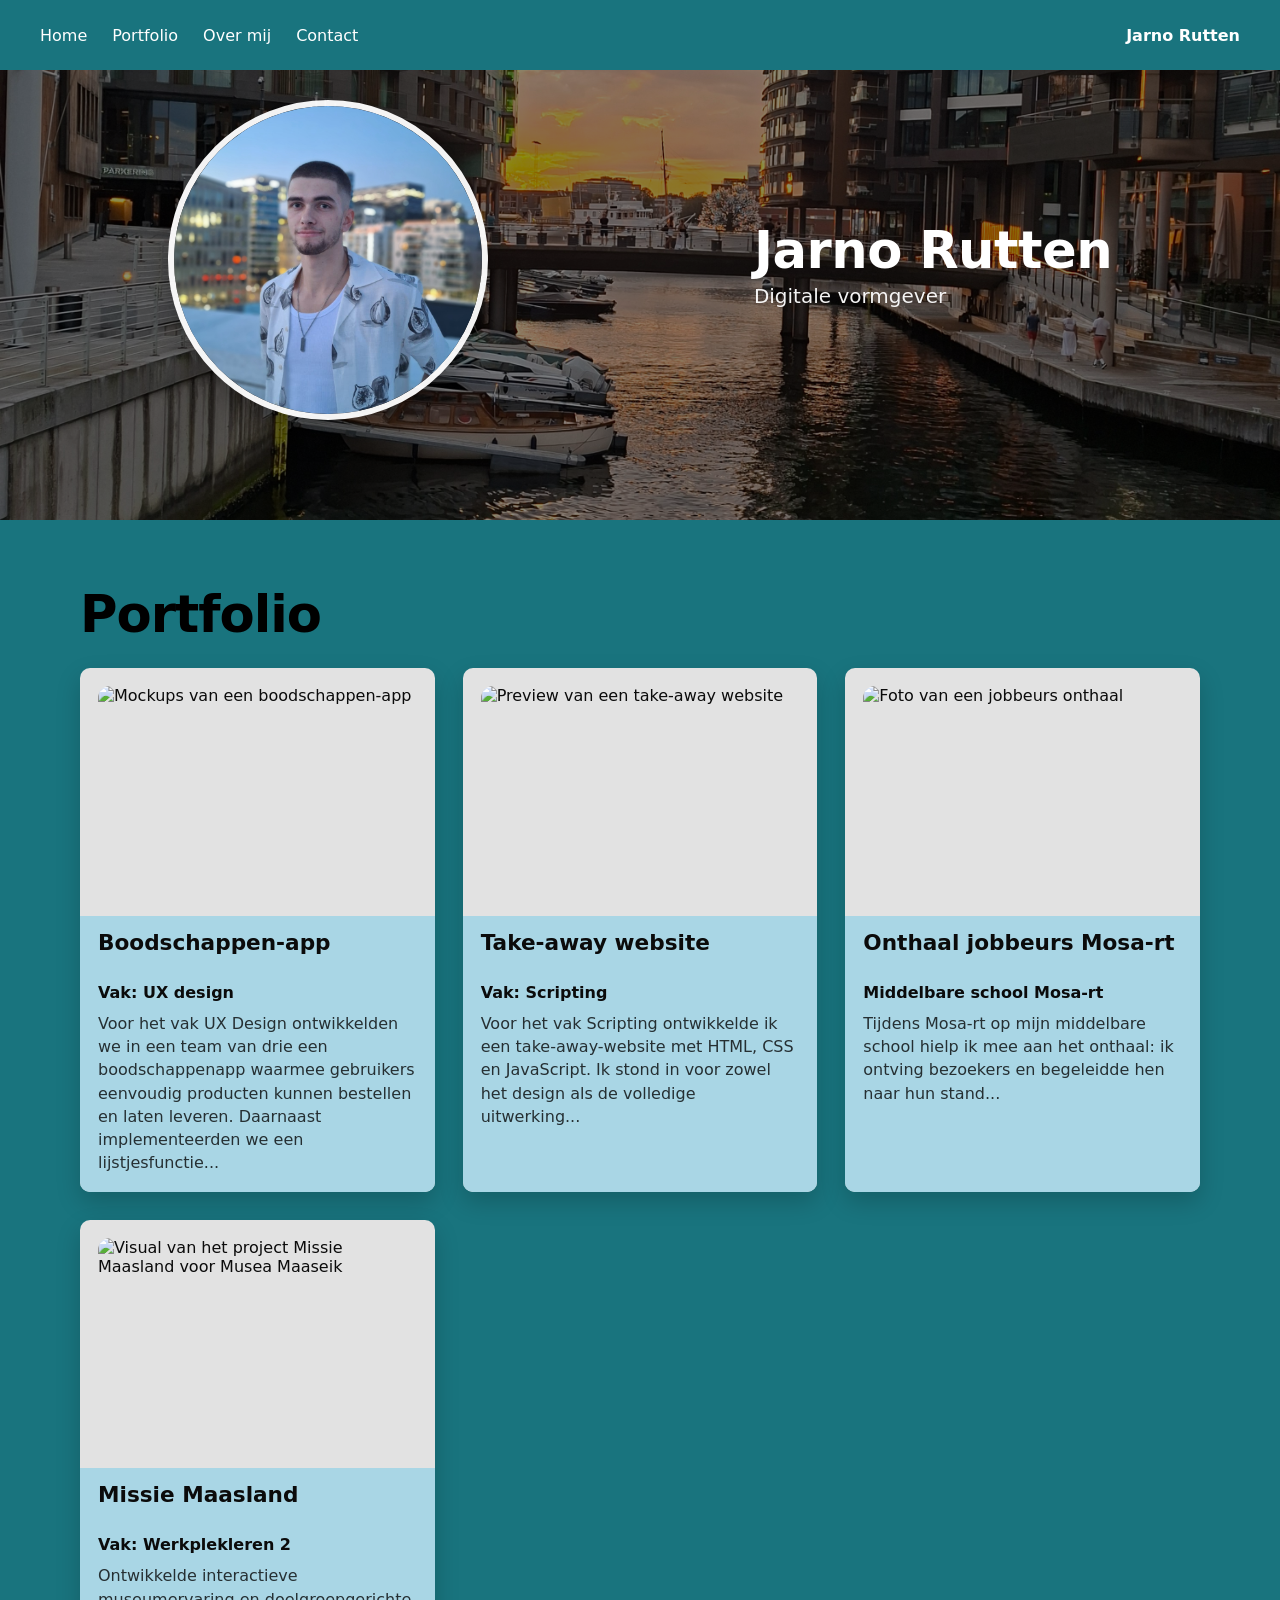
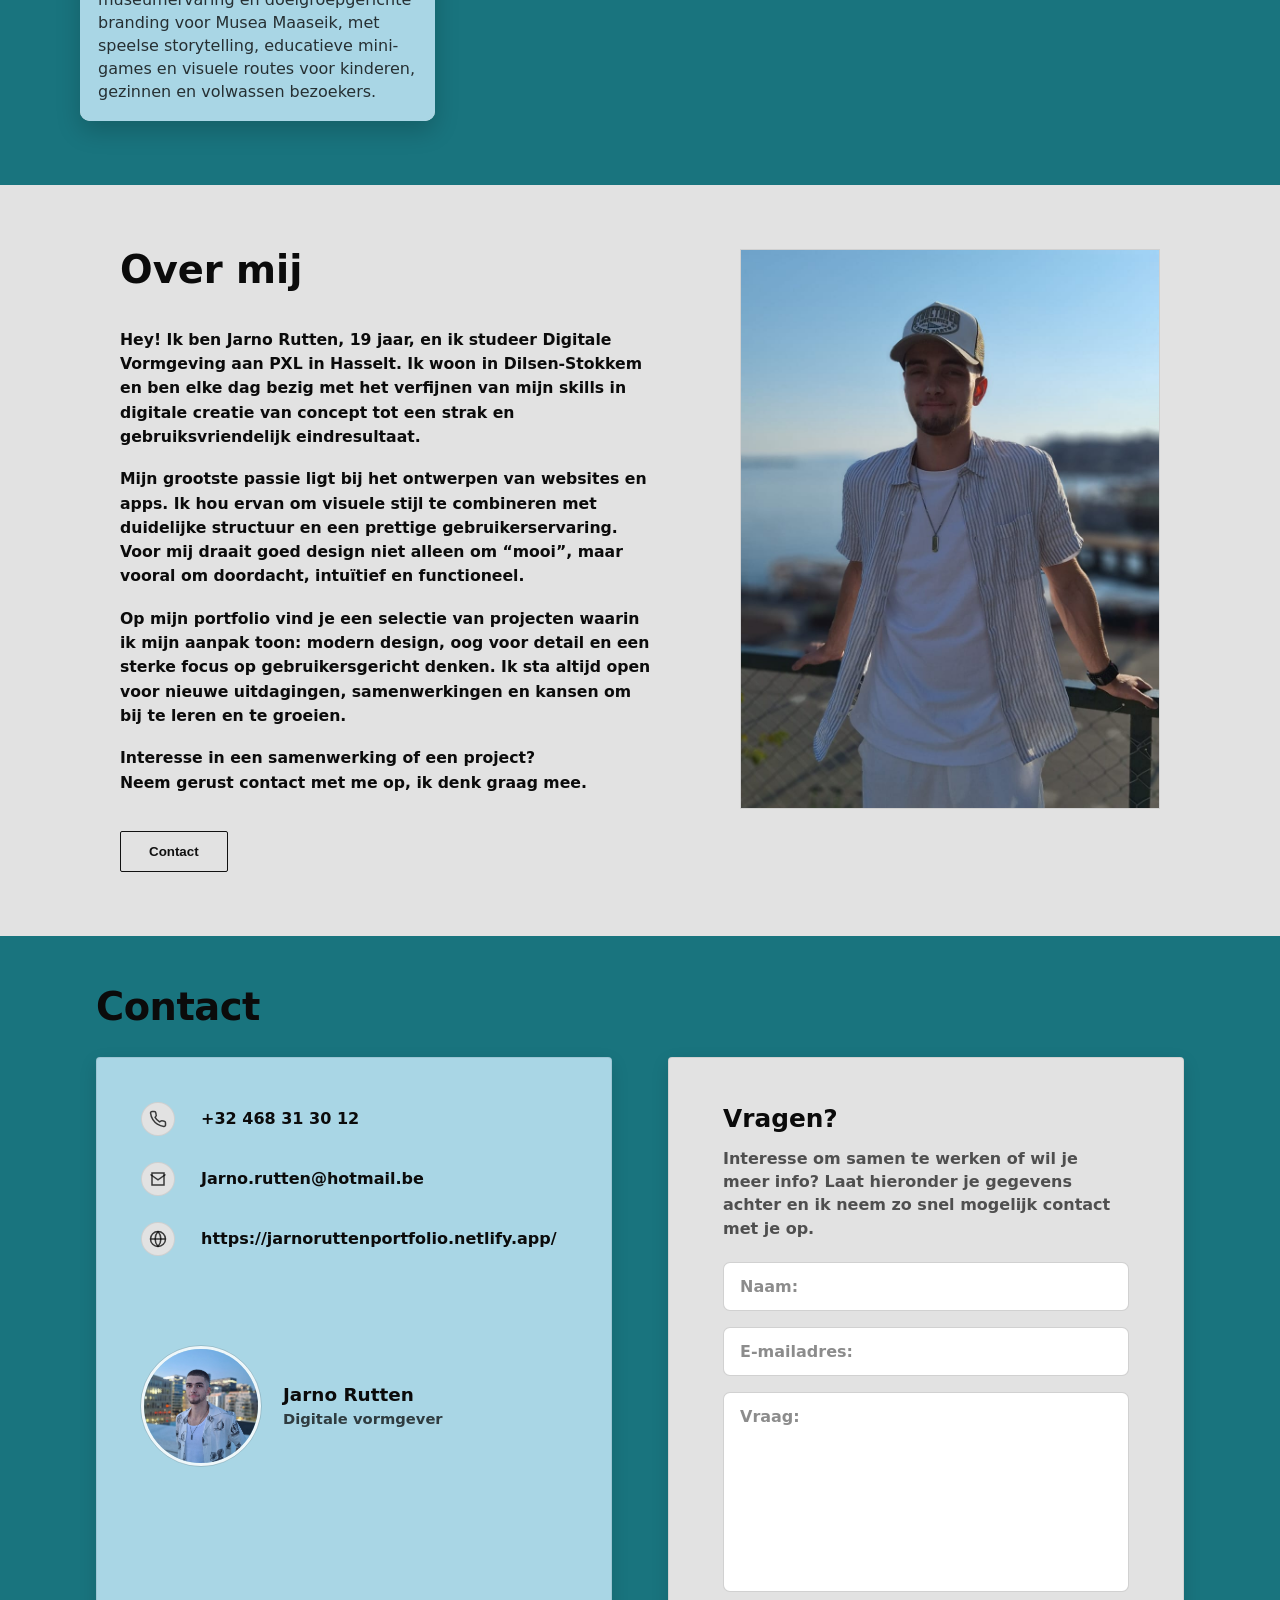
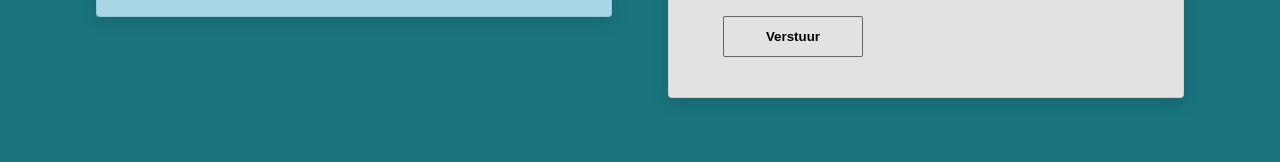
==== commit 1d63baa9: "Fix HTML formatting and update stylesheet reference" ====
--- a/index.html
+++ b/index.html
@@ -5,7 +5,7 @@
     <meta name="viewport" content="width=device-width, initial-scale=1.0" />
     <title>Jarno Rutten - Portfolio</title>
 
-    <link rel="stylesheet" href="style.css" />
+    <link rel="stylesheet" href="Style.css" />
     <script src="script.js" defer></script>
 </head>
 
@@ -323,4 +323,4 @@
     </div>
 </div>
 </body>
-</html>+</html>
--- a/Style.css
+++ b/Style.css
@@ -0,0 +1,627 @@
+* { margin: 0; padding: 0; box-sizing: border-box; }
+
+:root{
+    --jr-header-h: 70px;
+    --jr-teal: #19747E;
+    --jr-light: #A9D6E5;
+    --jr-card: #E2E2E2;
+    --jr-text: #0b0b0b;
+    --jr-white: #ffffff;
+
+    --jr-shadow: 0 10px 25px rgba(0,0,0,0.18);
+    --jr-radius: 10px;
+}
+
+html { scroll-behavior: smooth; }
+@media (prefers-reduced-motion: reduce) {
+    html { scroll-behavior: auto; }
+}
+
+body{
+    font-family: system-ui, -apple-system, Segoe UI, Roboto, Helvetica, Arial, sans-serif;
+    color: var(--jr-text);
+    background: var(--jr-card);
+}
+
+section[id]{
+    scroll-margin-top: calc(var(--jr-header-h) + 16px);
+}
+
+.navbar{
+    position: fixed;
+    top: 0; left: 0; right: 0;
+    height: var(--jr-header-h);
+    background: var(--jr-teal);
+    display: flex;
+    align-items: center;
+    justify-content: space-between;
+    padding: 0 40px;
+    z-index: 1000;
+    gap: 16px;
+}
+
+.navbar.is-scrolled{
+    box-shadow: 0 8px 22px rgba(0,0,0,0.25);
+}
+
+.nav-left{
+    display: flex;
+    align-items: center;
+    gap: 25px;
+}
+
+.nav-left a{
+    color: var(--jr-white);
+    text-decoration: none;
+    font-weight: 500;
+}
+
+.nav-left a:hover,
+.nav-left a:focus-visible{
+    text-decoration: underline;
+}
+
+.nav-left a.is-active{
+    text-decoration: underline;
+}
+
+.nav-right{
+    color: var(--jr-white);
+    font-weight: 800;
+    text-decoration: none;
+    white-space: nowrap;
+}
+
+.nav-toggle{
+    display: none;
+    background: transparent;
+    border: 1px solid rgba(255,255,255,0.35);
+    color: var(--jr-white);
+    padding: 8px 10px;
+    border-radius: 8px;
+    cursor: pointer;
+    font-size: 1.15rem;
+    line-height: 1;
+}
+.nav-toggle:focus-visible{
+    outline: 2px solid rgba(255,255,255,0.9);
+    outline-offset: 2px;
+}
+
+@media (max-width: 768px){
+    .navbar{ padding: 0 18px; }
+    .nav-toggle{ display: inline-flex; align-items: center; justify-content: center; }
+
+    .nav-left{
+        position: absolute;
+        top: var(--jr-header-h);
+        left: 0;
+        right: 0;
+        background: var(--jr-teal);
+        padding: 14px 18px 18px;
+        display: none;
+        flex-direction: column;
+        align-items: flex-start;
+        gap: 12px;
+        border-top: 1px solid rgba(255,255,255,0.15);
+    }
+
+    .nav-left.is-open{ display: flex; }
+
+    .nav-left a{ font-size: 0.95rem; }
+}
+
+.hero{
+    background-image: url("Images/BackgroundHomepage.jpg");
+    background-size: cover;
+    background-position: center;
+    position: relative;
+    min-height: 520px;
+}
+
+.hero-overlay{
+    position: absolute;
+    inset: 0;
+    background: rgba(0,0,0,0.45);
+}
+
+.hero-content{
+    position: relative;
+    max-width: 1200px;
+    margin: 0 auto;
+    padding: 0 22px;
+    min-height: 520px;
+    display: flex;
+    align-items: center;
+    justify-content: center;
+    gap: 266px;
+}
+
+.profile-image{ flex-shrink: 0; }
+
+.profile-image img{
+    display: block;
+    width: 320px;
+    height: 320px;
+    border-radius: 999px;
+    object-fit: cover;
+    border: 6px solid rgba(255,255,255,0.95);
+    box-shadow: 0 10px 30px rgba(0,0,0,0.35);
+}
+
+.hero-text{
+    color: var(--jr-white);
+    text-align: left;
+    transform: translateY(6px);
+}
+
+.hero-text h1{
+    margin: 0;
+    font-size: clamp(2.2rem, 4vw, 3.2rem);
+    font-weight: 900;
+    letter-spacing: -0.5px;
+    line-height: 1.05;
+}
+
+.hero-text p{
+    margin: 6px 0 0 0;
+    font-size: 1.25rem;
+    font-weight: 500;
+    opacity: 0.95;
+}
+
+@media (max-width: 900px){
+    .hero-content{
+        flex-direction: column;
+        gap: 22px;
+        text-align: center;
+        padding-top: 28px;
+        padding-bottom: 28px;
+    }
+
+    .hero-text{
+        text-align: center;
+        transform: none;
+    }
+
+    .profile-image img{
+        width: 240px;
+        height: 240px;
+    }
+}
+
+.page{
+    min-height: 100%;
+    padding: 64px 80px;
+    background: var(--jr-teal);
+}
+
+@media (max-width: 900px){
+    .page{ padding: 48px 22px; }
+}
+
+.portfolio{
+    max-width: 1200px;
+    margin: 0 auto;
+}
+
+.portfolio__title{
+    margin: 0 0 24px;
+    font-size: clamp(2rem, 4vw, 3.2rem);
+    font-weight: 800;
+    letter-spacing: -0.02em;
+    color: #000;
+}
+
+.grid{
+    display: grid;
+    grid-template-columns: repeat(3, minmax(0, 1fr));
+    gap: 28px;
+    align-items: stretch;
+}
+
+@media (max-width: 1024px){
+    .grid{ grid-template-columns: repeat(2, minmax(0, 1fr)); }
+}
+
+@media (max-width: 640px){
+    .grid{ grid-template-columns: 1fr; }
+}
+
+.card{
+    background: var(--jr-card);
+    border-radius: var(--jr-radius);
+    box-shadow: var(--jr-shadow);
+    overflow: hidden;
+    display: flex;
+    flex-direction: column;
+    outline: none;
+    cursor: pointer;
+    transition: transform 160ms ease, box-shadow 160ms ease;
+}
+
+.card:hover,
+.card:focus-visible{
+    transform: translateY(-4px);
+    box-shadow: 0 14px 32px rgba(0,0,0,0.22);
+}
+
+.card__media{ padding: 18px 18px 10px; }
+
+.card__media img{
+    width: 100%;
+    height: 220px;
+    object-fit: cover;
+    border-radius: 12px;
+    display: block;
+}
+
+.card__titlebar{
+    background: var(--jr-light);
+    padding: 14px 18px;
+}
+
+.card__title{
+    margin: 0;
+    font-size: 1.35rem;
+    font-weight: 800;
+}
+
+.card__body{
+    background: var(--jr-light);
+    padding: 14px 18px 18px;
+    flex: 1;
+}
+
+.card__meta{
+    margin: 0 0 10px;
+    font-weight: 700;
+}
+
+.card__meta span{ font-weight: 800; }
+
+.card__text{
+    margin: 0;
+    color: rgba(0,0,0,0.78);
+    line-height: 1.45;
+}
+
+.modal{
+    position: fixed;
+    inset: 0;
+    display: none;
+    place-items: center;
+    padding: 20px;
+    z-index: 2000;
+}
+.modal.is-open{ display: grid; }
+
+.modal__overlay{
+    position: absolute;
+    inset: 0;
+    background: rgba(0,0,0,0.55);
+}
+
+.modal__dialog{
+    position: relative;
+    width: min(980px, 100%);
+    background: #fff;
+    border-radius: 14px;
+    box-shadow: 0 20px 60px rgba(0,0,0,0.35);
+    overflow: hidden;
+}
+
+.modal__close{
+    position: absolute;
+    top: 10px;
+    right: 10px;
+    border: 0;
+    background: rgba(255,255,255,0.9);
+    padding: 8px 10px;
+    border-radius: 10px;
+    cursor: pointer;
+    font-size: 1rem;
+}
+
+.modal__content{
+    display: grid;
+    grid-template-columns: 1.2fr 1fr;
+}
+
+.modal__img{
+    width: 100%;
+    height: 420px;
+    object-fit: cover;
+    display: block;
+    background: #f1f1f1;
+}
+
+.modal__text{ padding: 22px 22px 26px; }
+
+.modal__title{
+    margin: 0 0 10px;
+    font-size: 1.6rem;
+    font-weight: 900;
+}
+
+.modal__meta{
+    margin: 0 0 14px;
+    color: rgba(0,0,0,0.65);
+    font-weight: 700;
+}
+
+.modal__desc{
+    margin: 0;
+    line-height: 1.55;
+    color: rgba(0,0,0,0.8);
+}
+
+@media (max-width: 840px){
+    .modal__content{ grid-template-columns: 1fr; }
+    .modal__img{ height: 280px; }
+}
+
+.page3{
+    max-width: 1200px;
+    margin: 0 auto;
+    padding: 64px 80px;
+    background: var(--jr-card);
+}
+
+.about{
+    display: grid;
+    grid-template-columns: 1fr 420px;
+    gap: 88px;
+    align-items: start;
+}
+
+.about__content h1{
+    margin: 0 0 36px 0;
+    font-size: clamp(2.2rem, 3vw, 3.2rem);
+    line-height: 1.1;
+    font-weight: 800;
+}
+
+.about__text p{
+    margin: 0 0 18px 0;
+    line-height: 1.55;
+    font-size: 0.98rem;
+    font-weight: 600;
+    max-width: 620px;
+}
+
+.about__lead{ margin-top: 22px; }
+
+.btn{
+    margin-top: 18px;
+    padding: 12px 28px;
+    border: 1px solid #111;
+    background: transparent;
+    color: #111;
+    font-weight: 700;
+    cursor: pointer;
+    border-radius: 2px;
+}
+
+.btn:hover{ background: rgba(0,0,0,0.06); }
+.btn:active{ transform: translateY(1px); }
+
+.about__media{ margin: 0; width: 100%; }
+.about__media img{
+    width: 100%;
+    height: auto;
+    display: block;
+    object-fit: cover;
+    aspect-ratio: 3 / 4;
+    border: 1px solid rgba(0,0,0,0.08);
+}
+
+@media (max-width: 900px){
+    .page3{ padding: 40px 22px; }
+    .about{ grid-template-columns: 1fr; gap: 28px; }
+    .about__media{ order: -1; max-width: 520px; }
+}
+
+.page4{
+    background: var(--jr-teal);
+}
+
+.jr-contact-page{
+    max-width: 1200px;
+    margin: 0 auto;
+    padding: 48px 56px 64px;
+    color: var(--jr-text);
+}
+
+.jr-contact-title{
+    margin: 0 0 28px 0;
+    font-size: clamp(2.2rem, 3vw, 3.1rem);
+    font-weight: 800;
+    letter-spacing: -0.5px;
+}
+
+.jr-contact-grid{
+    display: grid;
+    grid-template-columns: 1fr 1fr;
+    gap: 56px;
+    align-items: start;
+}
+
+.jr-contact-card{
+    border-radius: 4px;
+    box-shadow: 0 6px 18px rgba(0,0,0,.12);
+    border: 1px solid rgba(0,0,0,.08);
+    min-height: 560px;
+}
+
+.jr-contact-card--left{
+    background: var(--jr-light);
+    padding: 44px 44px 36px;
+}
+
+.jr-contact-card--right{
+    background: var(--jr-card);
+    padding: 46px 54px 40px;
+}
+
+.jr-contact-list{
+    list-style: none;
+    padding: 0;
+    margin: 0;
+    display: grid;
+    gap: 26px;
+}
+
+.jr-contact-item{
+    display: grid;
+    grid-template-columns: 42px 1fr;
+    align-items: center;
+    column-gap: 18px;
+}
+
+.jr-contact-icon{
+    width: 34px;
+    height: 34px;
+    border-radius: 999px;
+    background: var(--jr-card);
+    border: 1px solid rgba(0,0,0,.08);
+    display: grid;
+    place-items: center;
+    color: rgba(0,0,0,.75);
+}
+
+.jr-contact-text{ font-weight: 600; }
+
+.jr-contact-link{
+    color: inherit;
+    font-weight: 600;
+    text-decoration: none;
+    word-break: break-word;
+}
+.jr-contact-link:hover{ text-decoration: underline; }
+
+.jr-contact-profile{
+    margin-top: 90px;
+    display: grid;
+    grid-template-columns: 120px 1fr;
+    gap: 22px;
+    align-items: center;
+}
+
+.jr-contact-profile__img{
+    width: 120px;
+    height: 120px;
+    border-radius: 999px;
+    object-fit: cover;
+    border: 3px solid rgba(255,255,255,.8);
+    outline: 1px solid rgba(0,0,0,.12);
+}
+
+.jr-contact-profile__name{
+    font-weight: 800;
+    font-size: 1.15rem;
+    line-height: 1.1;
+}
+
+.jr-contact-profile__role{
+    margin-top: 4px;
+    color: rgba(0,0,0,.72);
+    font-weight: 600;
+    font-size: .92rem;
+}
+
+.jr-contact-cardTitle{
+    margin: 0 0 14px 0;
+    font-size: 1.55rem;
+    font-weight: 800;
+}
+
+.jr-contact-cardSubtitle{
+    margin: 0 0 22px 0;
+    color: rgba(0,0,0,.65);
+    font-weight: 600;
+    line-height: 1.45;
+    max-width: 520px;
+}
+
+.jr-contact-form{
+    display: grid;
+    gap: 16px;
+    margin-top: 10px;
+}
+
+.jr-contact-form input,
+.jr-contact-form textarea{
+    width: 100%;
+    padding: 14px 16px;
+    border-radius: 7px;
+    border: 1px solid rgba(0,0,0,.18);
+    background: #fff;
+    font: inherit;
+    outline: none;
+}
+
+.jr-contact-form textarea{
+    resize: none;
+    min-height: 200px;
+}
+
+.jr-contact-form input::placeholder,
+.jr-contact-form textarea::placeholder{
+    color: rgba(0,0,0,.45);
+    font-weight: 600;
+}
+
+.jr-contact-form input:focus,
+.jr-contact-form textarea:focus{
+    border-color: rgba(0,0,0,.35);
+    box-shadow: 0 0 0 3px rgba(0,0,0,.07);
+}
+
+.jr-contact-formRow{
+    display: grid;
+    grid-template-columns: 140px 1fr;
+    align-items: center;
+    gap: 16px;
+    margin-top: 8px;
+}
+
+.jr-contact-btn{
+    padding: 12px 20px;
+    border: 1px solid rgba(0,0,0,.55);
+    background: var(--jr-card);
+    font-weight: 700;
+    cursor: pointer;
+    border-radius: 2px;
+}
+
+.jr-contact-btn:hover{ background: #d1d1d1; }
+.jr-contact-btn:active{ transform: translateY(1px); }
+
+.jr-contact-status{
+    margin: 0;
+    color: rgba(0,0,0,.7);
+    font-weight: 600;
+    min-height: 1.2em;
+}
+
+.jr-contact-srOnly{
+    position: absolute;
+    width: 1px;
+    height: 1px;
+    padding: 0;
+    margin: -1px;
+    overflow: hidden;
+    clip: rect(0, 0, 0, 0);
+    white-space: nowrap;
+    border: 0;
+}
+
+@media (max-width: 980px){
+    .jr-contact-page{ padding: 36px 22px 52px; }
+    .jr-contact-grid{ grid-template-columns: 1fr; gap: 28px; }
+    .jr-contact-card{ min-height: auto; }
+    .jr-contact-profile{ margin-top: 56px; }
+    .jr-contact-formRow{ grid-template-columns: 1fr; }
+    .jr-contact-btn{ width: 160px; }
+}
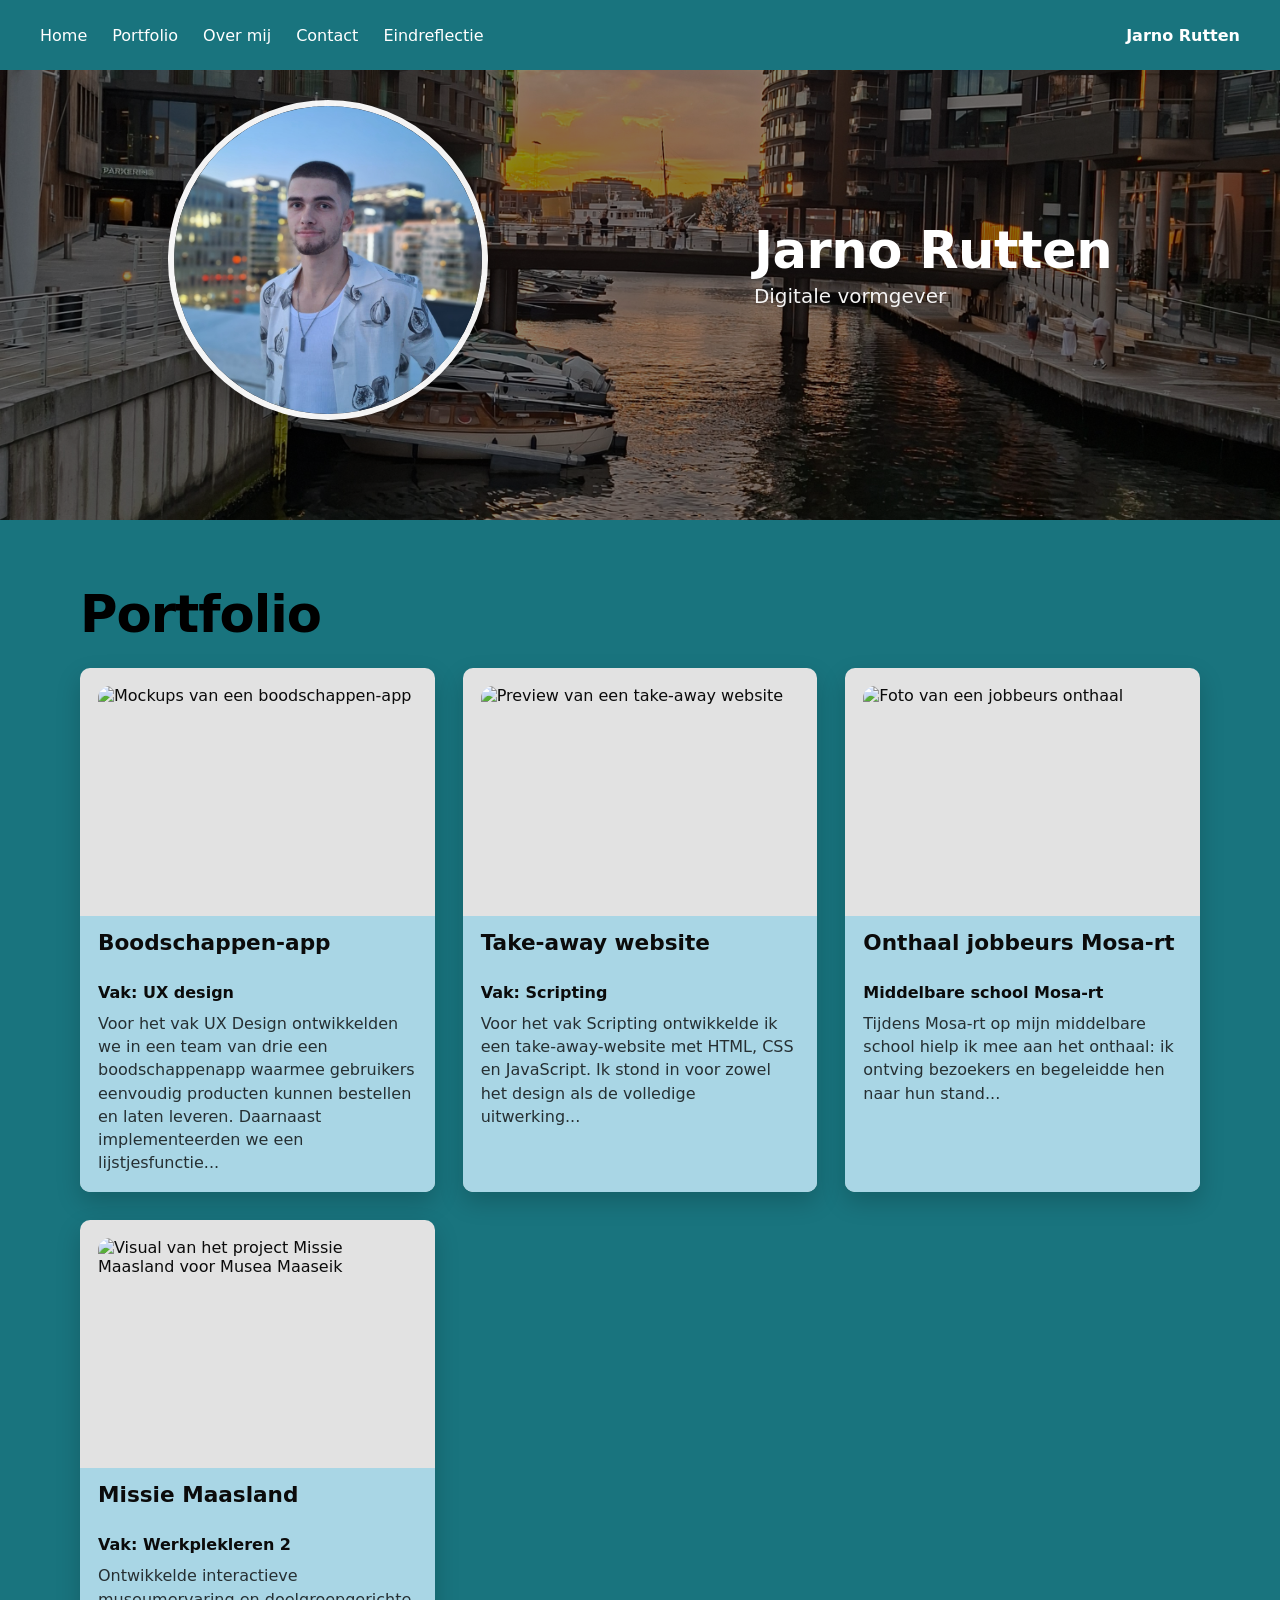
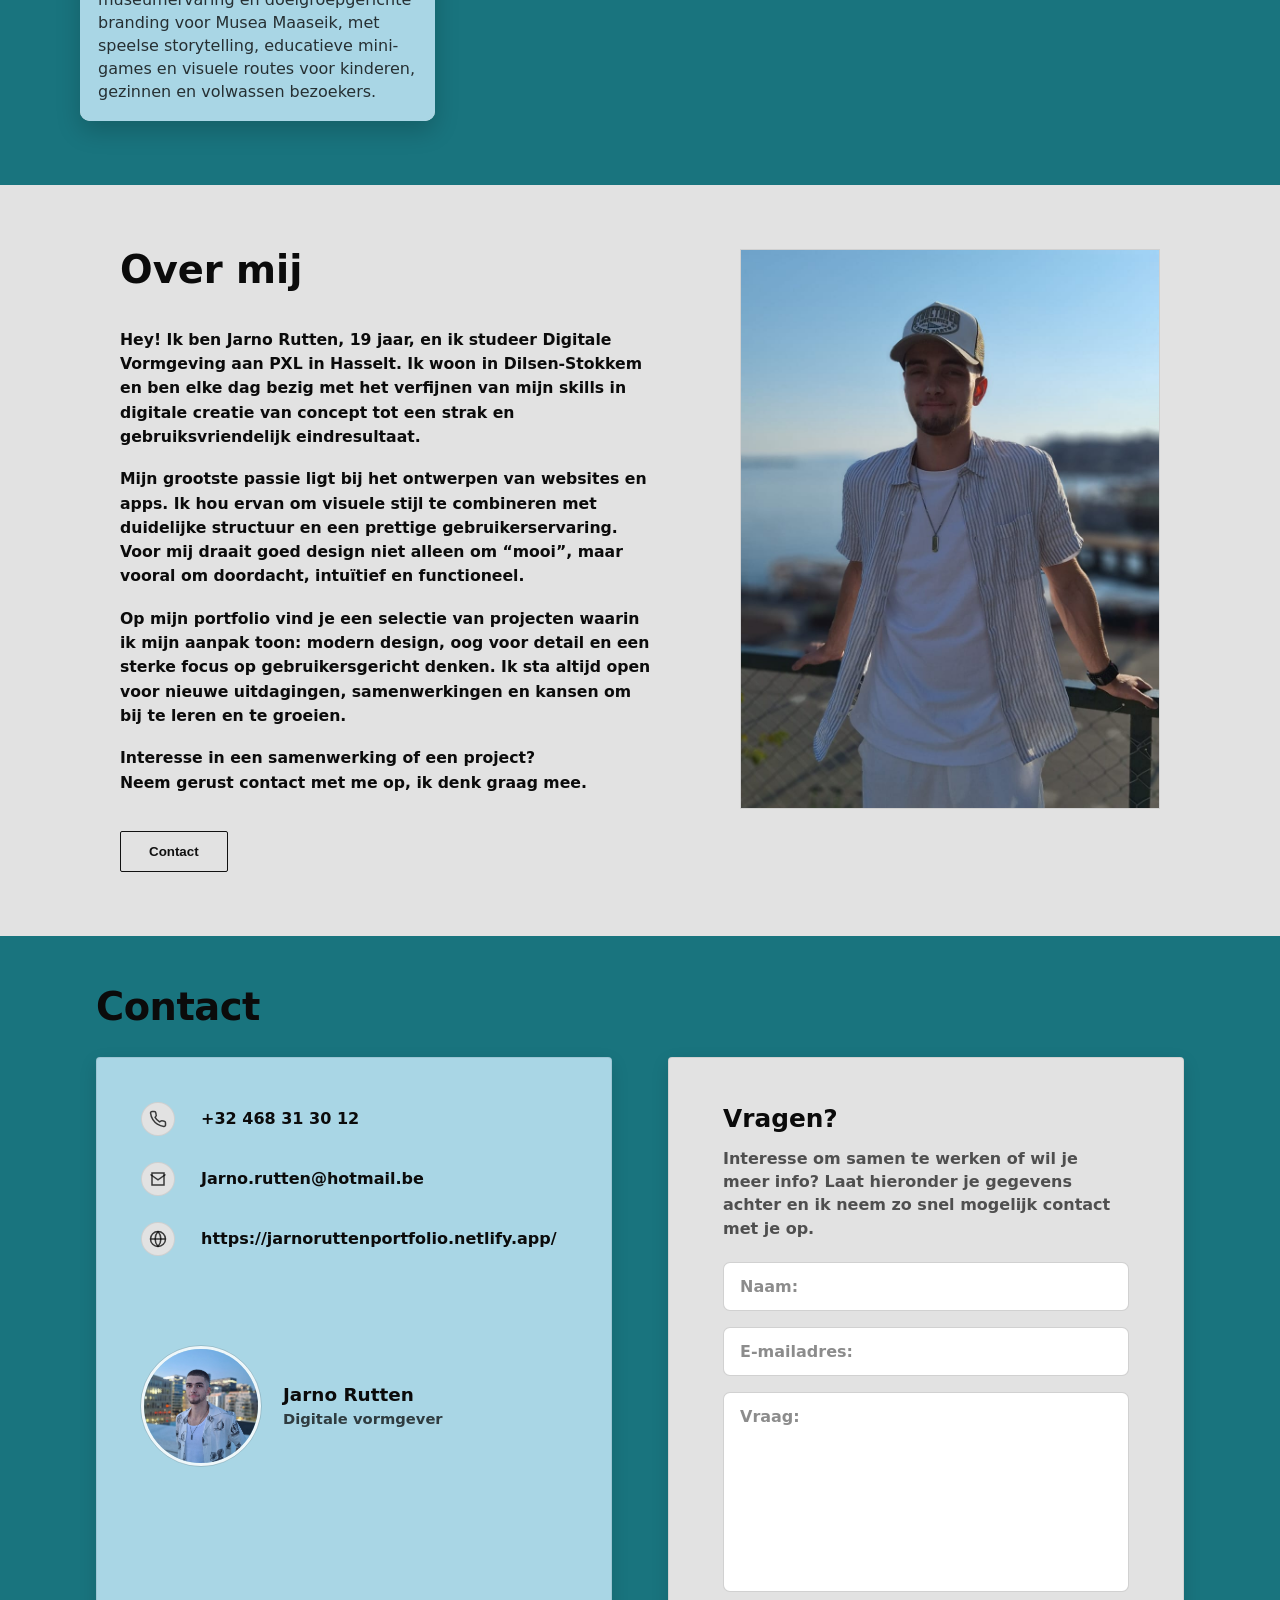
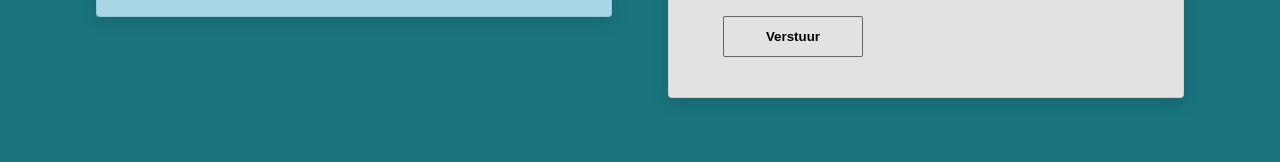
==== commit 9c089238: "Add files via upload" ====
--- a/index.html
+++ b/index.html
@@ -26,6 +26,7 @@
         <a class="nav-link" href="#portfolio">Portfolio</a>
         <a class="nav-link" href="#about">Over mij</a>
         <a class="nav-link" href="#contact">Contact</a>
+        <a class="nav-link" href="eindreflectie.html">Eindreflectie</a>
     </nav>
 
     <a class="nav-right nav-brand" href="#home">Jarno Rutten</a>
@@ -305,7 +306,6 @@
         </div>
     </section>
 </main>
-
 <div class="modal" id="modal" aria-hidden="true">
     <div class="modal__overlay" data-close></div>
 
@@ -323,4 +323,4 @@
     </div>
 </div>
 </body>
-</html>
+</html>
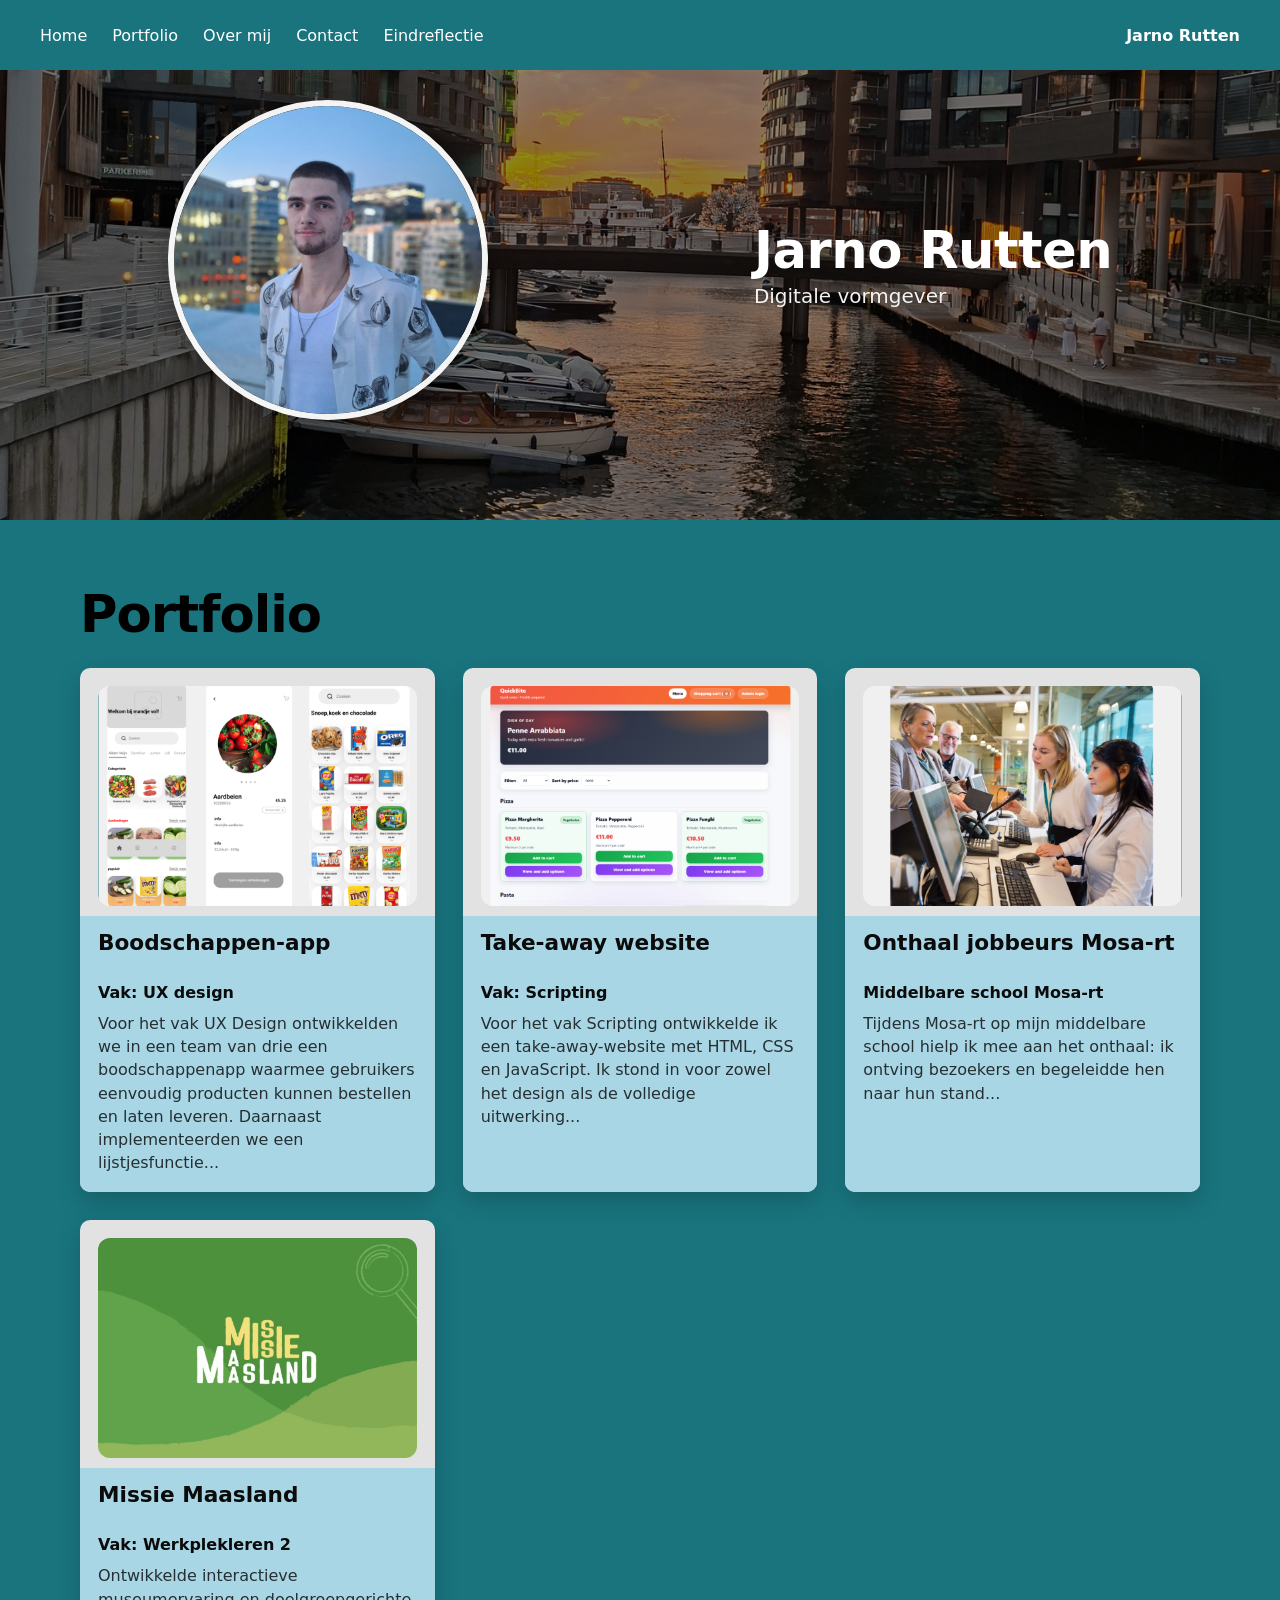
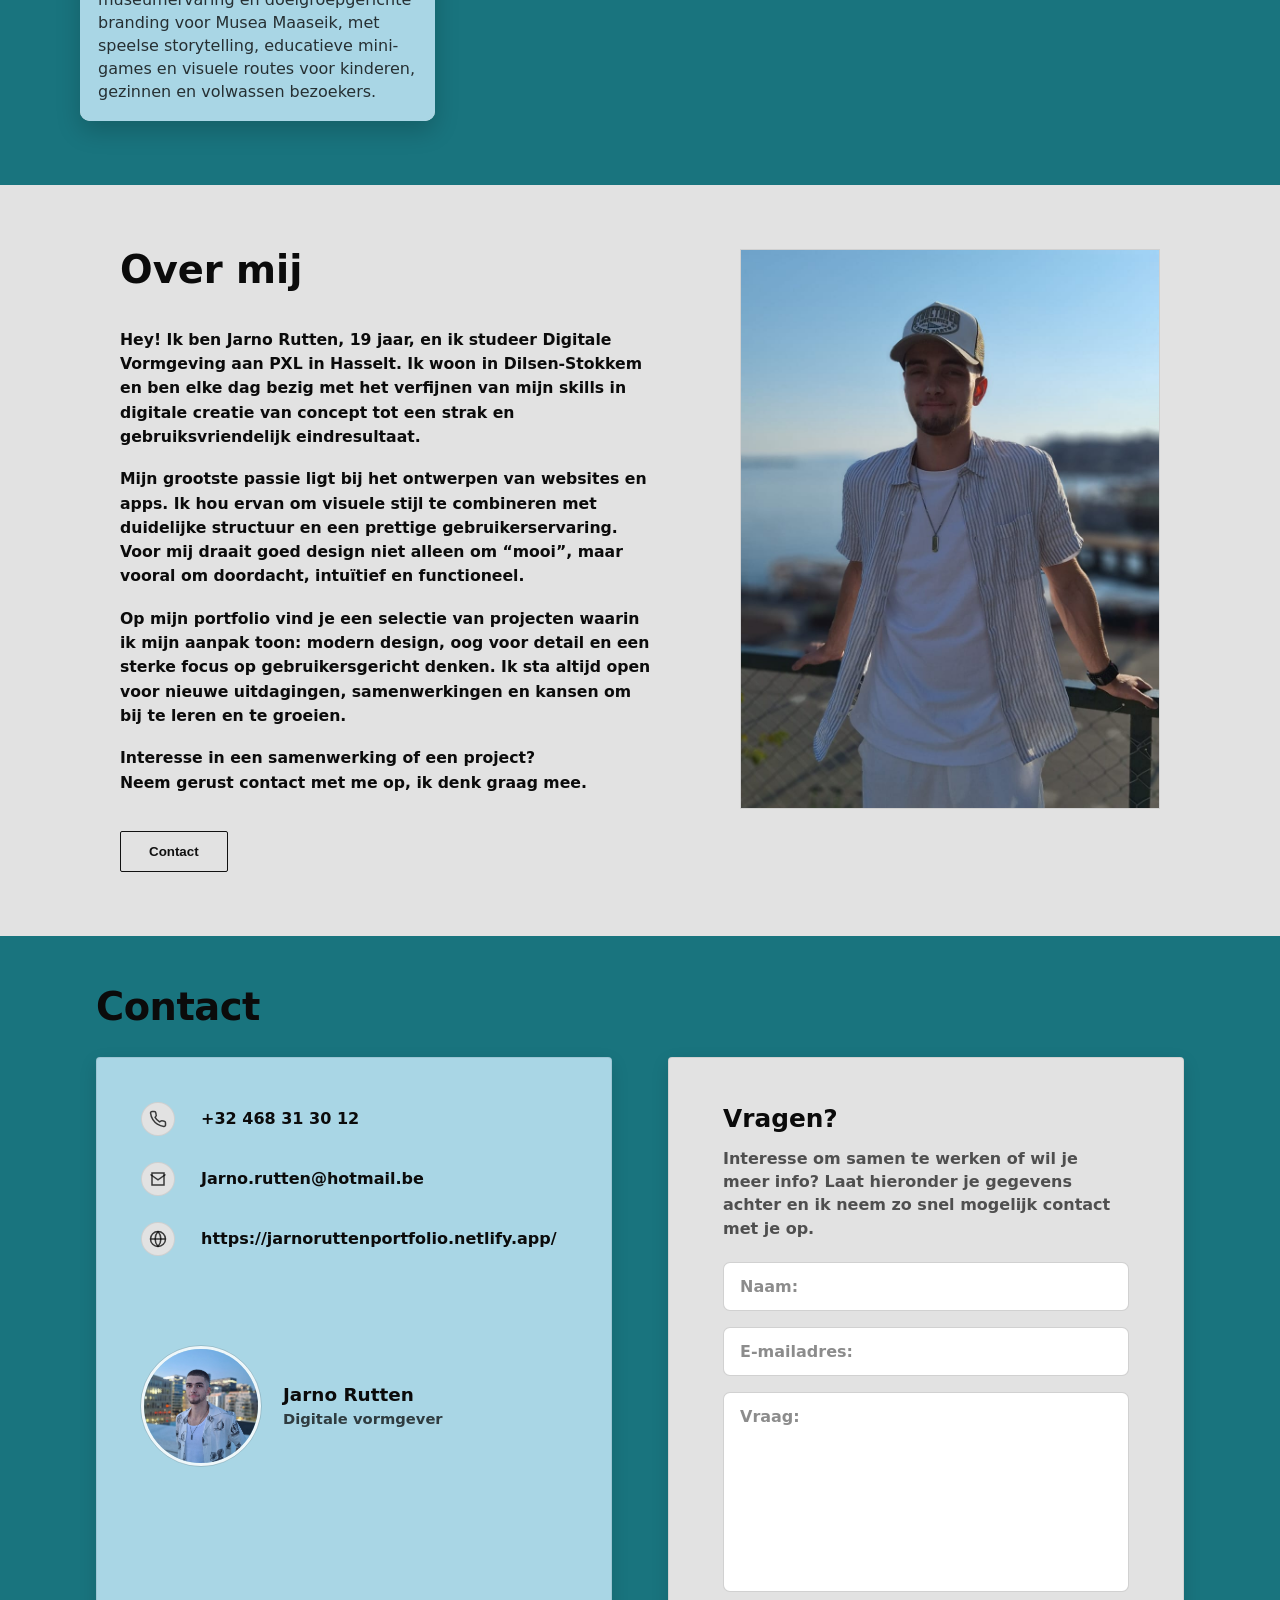
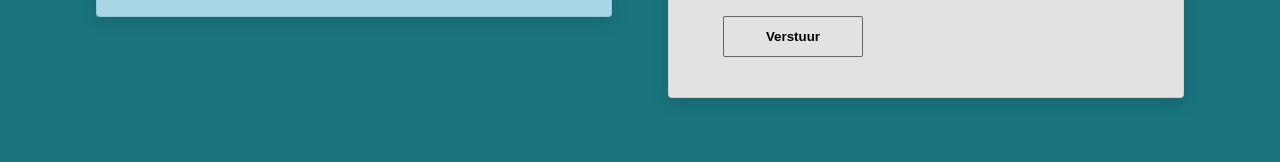
==== commit ecc171dc: "Add files via upload" ====
--- a/index.html
+++ b/index.html
@@ -59,12 +59,12 @@
                         tabindex="0"
                         data-title="Boodschappen-app"
                         data-vak="UX design"
-                        data-image="images/boodschappenApp.png"
+                        data-image="Images/boodschappenApp.jpg"
                         data-description="Voor het vak UX Design ontwikkelden we in een team van drie een boodschappenapp waarmee gebruikers eenvoudig producten kunnen bestellen en laten leveren. Daarnaast implementeerden we een lijstjesfunctie waarmee je je boodschappen kunt organiseren per gelegenheid of voorkeur, zoals Kerstmis, vegetarisch, BBQ en meer."
                 >
                     <div class="card__media">
                         <img
-                                src="images/boodschappenApp.png"
+                                src="Images/boodschappenApp.jpg"
                                 alt="Mockups van een boodschappen-app"
                                 loading="lazy"
                         />
@@ -91,7 +91,7 @@
                         tabindex="0"
                         data-title="Take-away website"
                         data-vak="Scripting"
-                        data-image="images/TakeawayWebsite.png"
+                        data-image="Images/TakeawayWebsite.jpg"
                         data-description="WPL2 case
 Beschrijving van de case:
 Ontwikkelde interactieve museumervaring en doelgroepgerichte branding voor Musea Maaseik, met speelse storytelling, educatieve mini-games en visuele routes voor kinderen, gezinnen en volwassen bezoekers.
@@ -99,7 +99,7 @@
 research fase, schetsen, logo, moodboard, prototype, componentenbibliotheek, brandbook." >
                     <div class="card__media">
                         <img
-                                src="images/TakeawayWebsite.png"
+                                src="Images/TakeawayWebsite.jpg"
                                 alt="Preview van een take-away website"
                                 loading="lazy"
                         />
@@ -125,12 +125,12 @@
                         tabindex="0"
                         data-title="Onthaal jobbeurs Mosa-rt"
                         data-vak="Middelbare school Mosa-rt"
-                        data-image="images/onthaal.png"
+                        data-image="Images/onthaal.jpg"
                         data-description="Tijdens Mosa-rt op mijn middelbare school hielp ik mee aan het onthaal: ik ontving bezoekers en begeleidde hen naar hun stand. Daarnaast ondersteunde ik de cafetaria door bedrijven te voorzien van drank."
                 >
                     <div class="card__media">
                         <img
-                                src="images/onthaal.png"
+                                src="Images/onthaal.jpg"
                                 alt="Foto van een jobbeurs onthaal"
                                 loading="lazy"
                         />
@@ -154,7 +154,7 @@
                         tabindex="0"
                         data-title="Missie Maasland"
                         data-vak="Werkplekleren 2"
-                        data-image="images/missie-maasland.jpg"
+                        data-image="Images/missie-maasland.jpg"
                         data-description="WPL2 case
 
 Beschrijving van de case: Ontwikkelde interactieve museumervaring en doelgroepgerichte branding voor Musea Maaseik, met speelse storytelling, educatieve mini-games en visuele routes voor kinderen, gezinnen en volwassen bezoekers.
@@ -163,7 +163,7 @@
                 >
                     <div class="card__media">
                         <img
-                                src="images/missie-maasland.jpg"
+                                src="Images/missie-maasland.jpg"
                                 alt="Visual van het project Missie Maasland voor Musea Maaseik"
                                 loading="lazy"
                         />
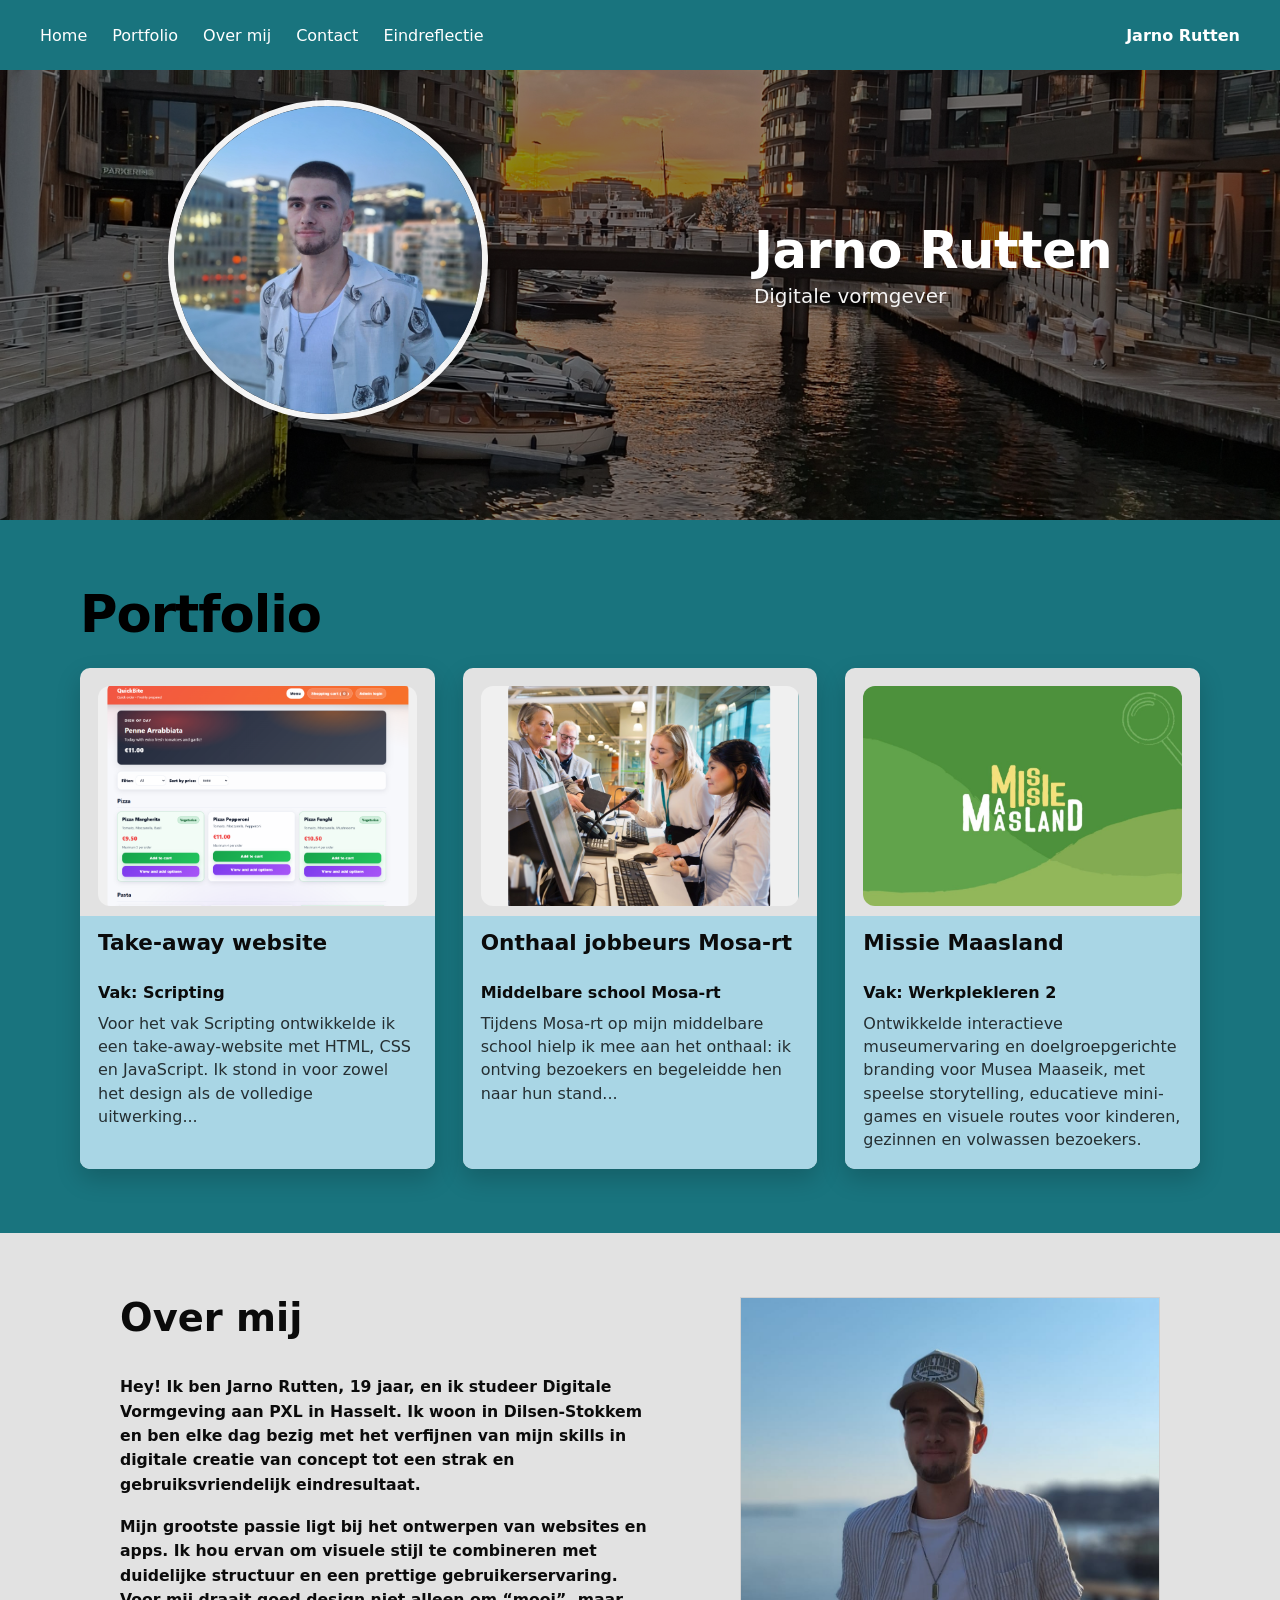
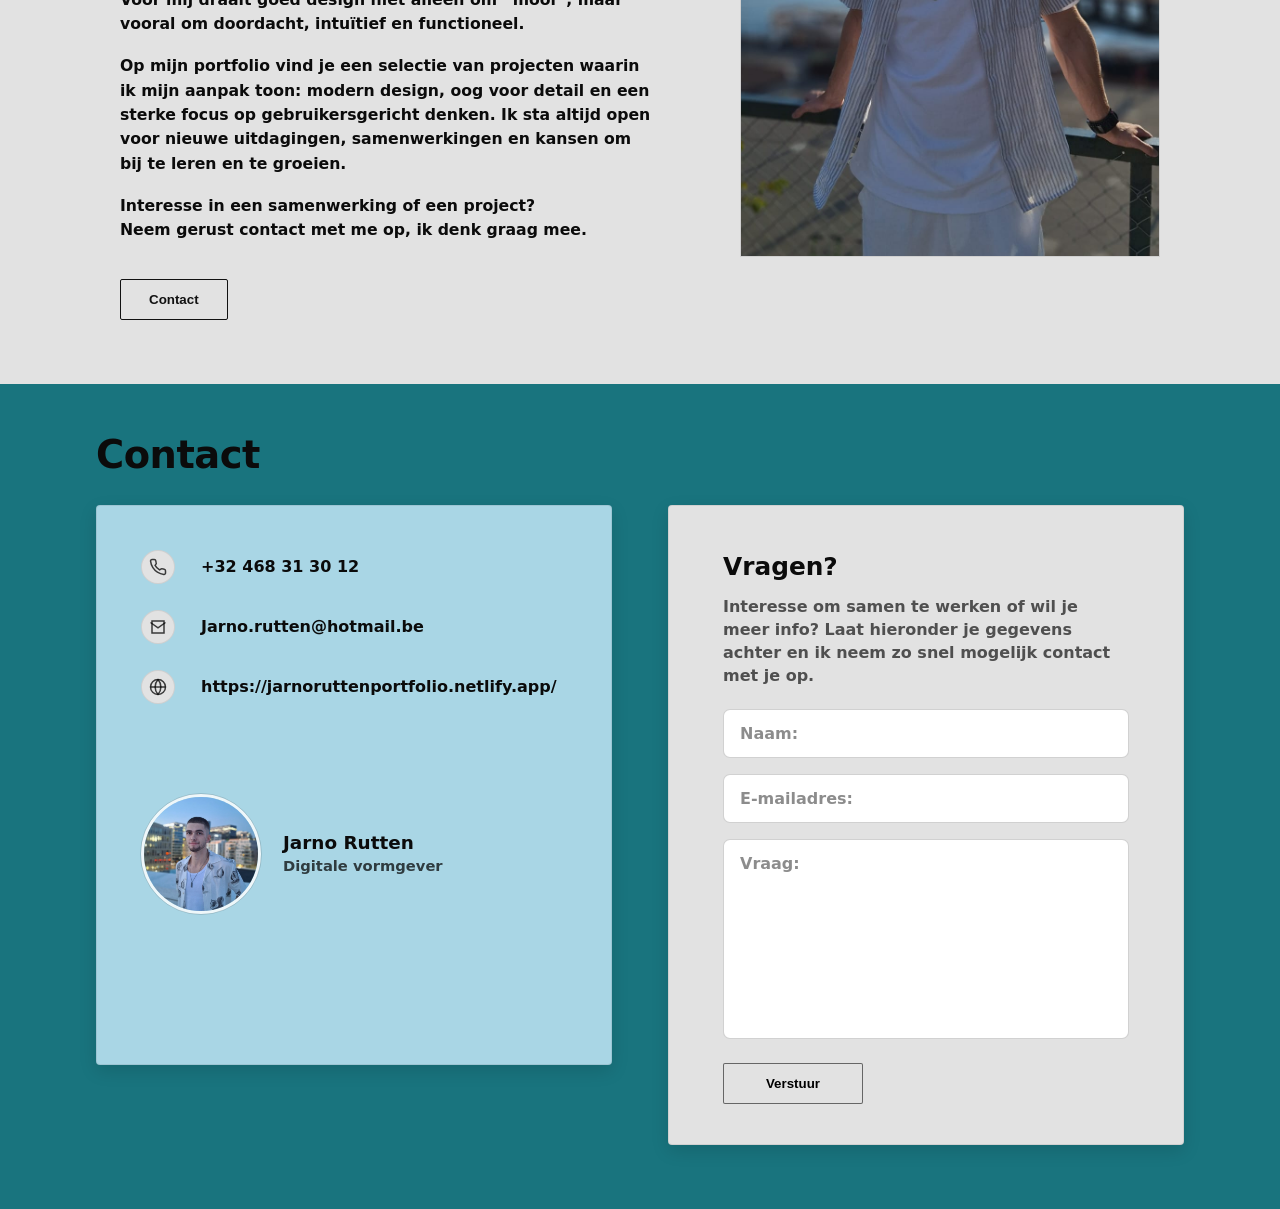
==== commit 93e2276d: "Update index.html" ====
--- a/index.html
+++ b/index.html
@@ -53,38 +53,6 @@
             <h1 id="portfolio-title" class="portfolio__title">Portfolio</h1>
 
             <div class="grid" role="list">
-                <article
-                        class="card"
-                        role="listitem"
-                        tabindex="0"
-                        data-title="Boodschappen-app"
-                        data-vak="UX design"
-                        data-image="Images/boodschappenApp.jpg"
-                        data-description="Voor het vak UX Design ontwikkelden we in een team van drie een boodschappenapp waarmee gebruikers eenvoudig producten kunnen bestellen en laten leveren. Daarnaast implementeerden we een lijstjesfunctie waarmee je je boodschappen kunt organiseren per gelegenheid of voorkeur, zoals Kerstmis, vegetarisch, BBQ en meer."
-                >
-                    <div class="card__media">
-                        <img
-                                src="Images/boodschappenApp.jpg"
-                                alt="Mockups van een boodschappen-app"
-                                loading="lazy"
-                        />
-                    </div>
-
-                    <div class="card__titlebar">
-                        <h2 class="card__title">Boodschappen-app</h2>
-                    </div>
-
-                    <div class="card__body">
-                        <p class="card__meta"><span>Vak:</span> UX design</p>
-                        <p class="card__text">
-                            Voor het vak UX Design ontwikkelden we in een team van drie een
-                            boodschappenapp waarmee gebruikers eenvoudig producten kunnen
-                            bestellen en laten leveren. Daarnaast implementeerden we een
-                            lijstjesfunctie...
-                        </p>
-                    </div>
-                </article>
-
                 <article
                         class="card"
                         role="listitem"
@@ -323,4 +291,4 @@
     </div>
 </div>
 </body>
-</html>+</html>
